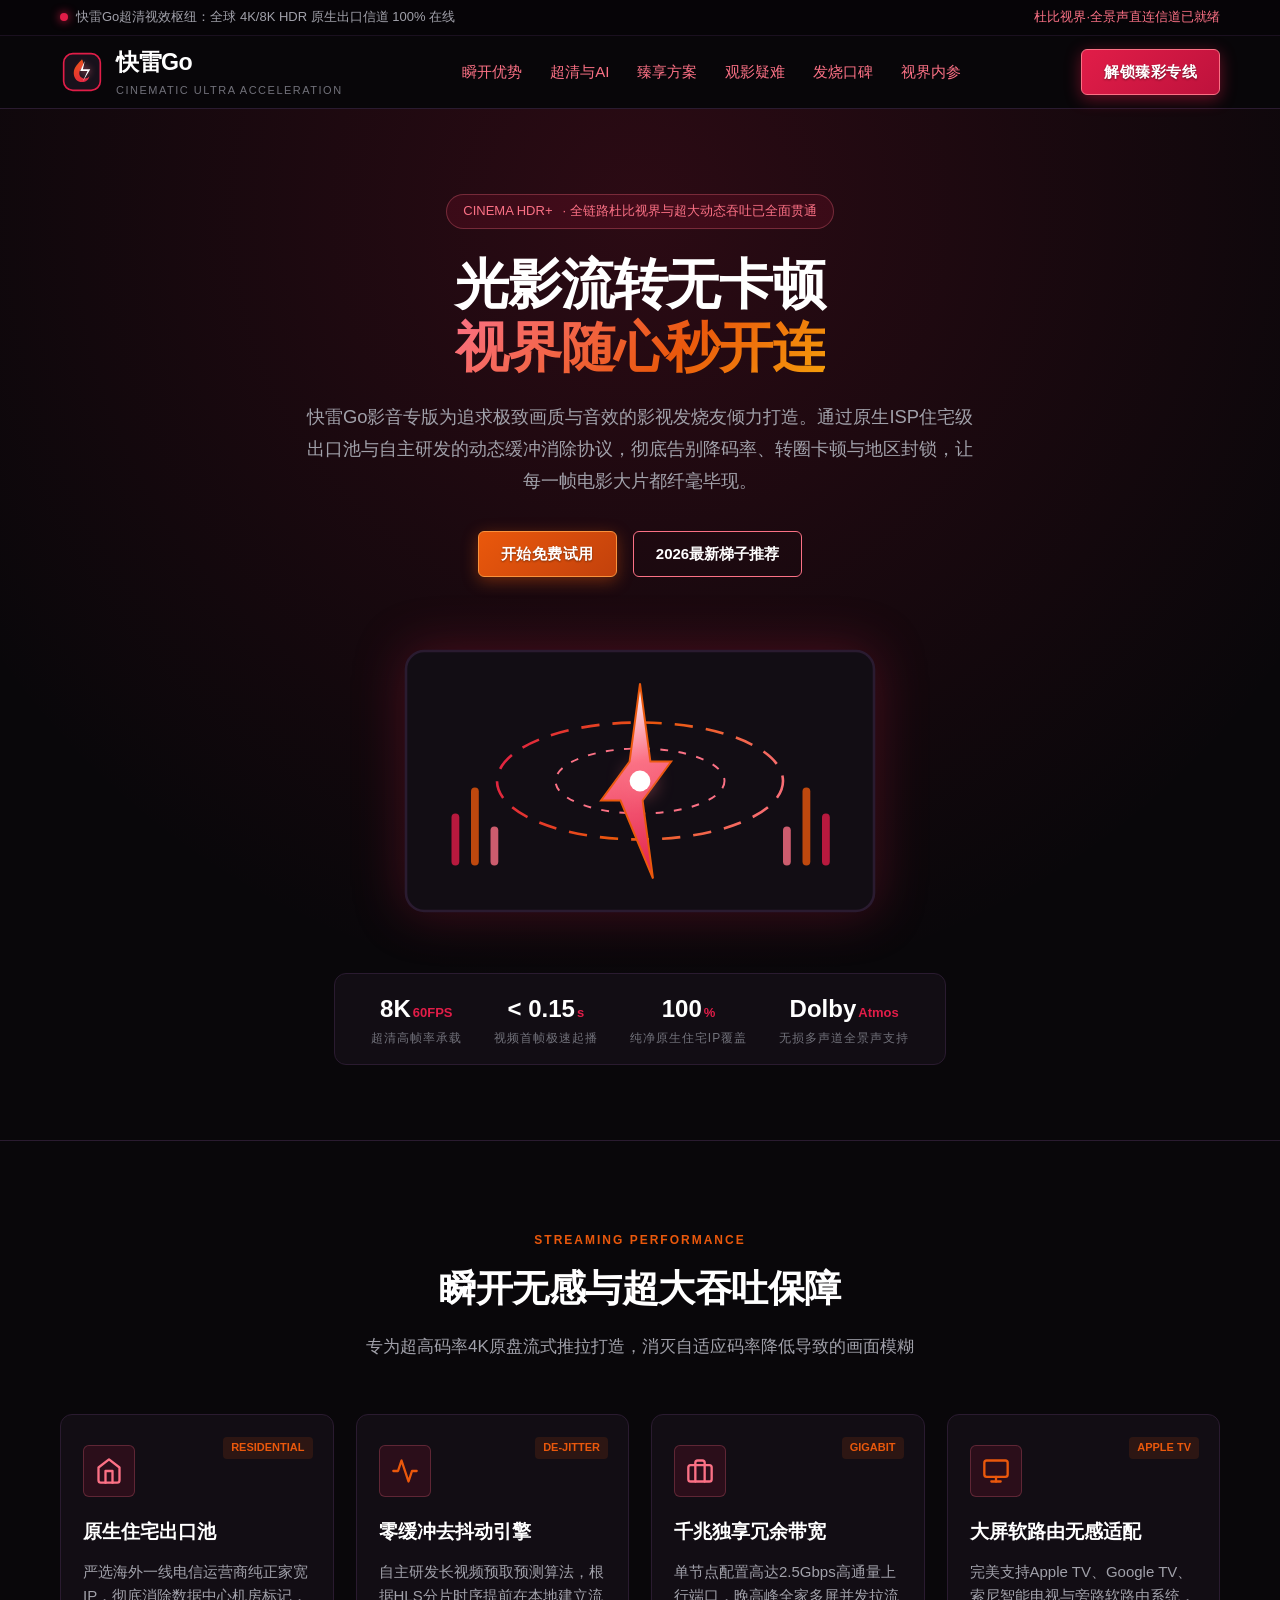
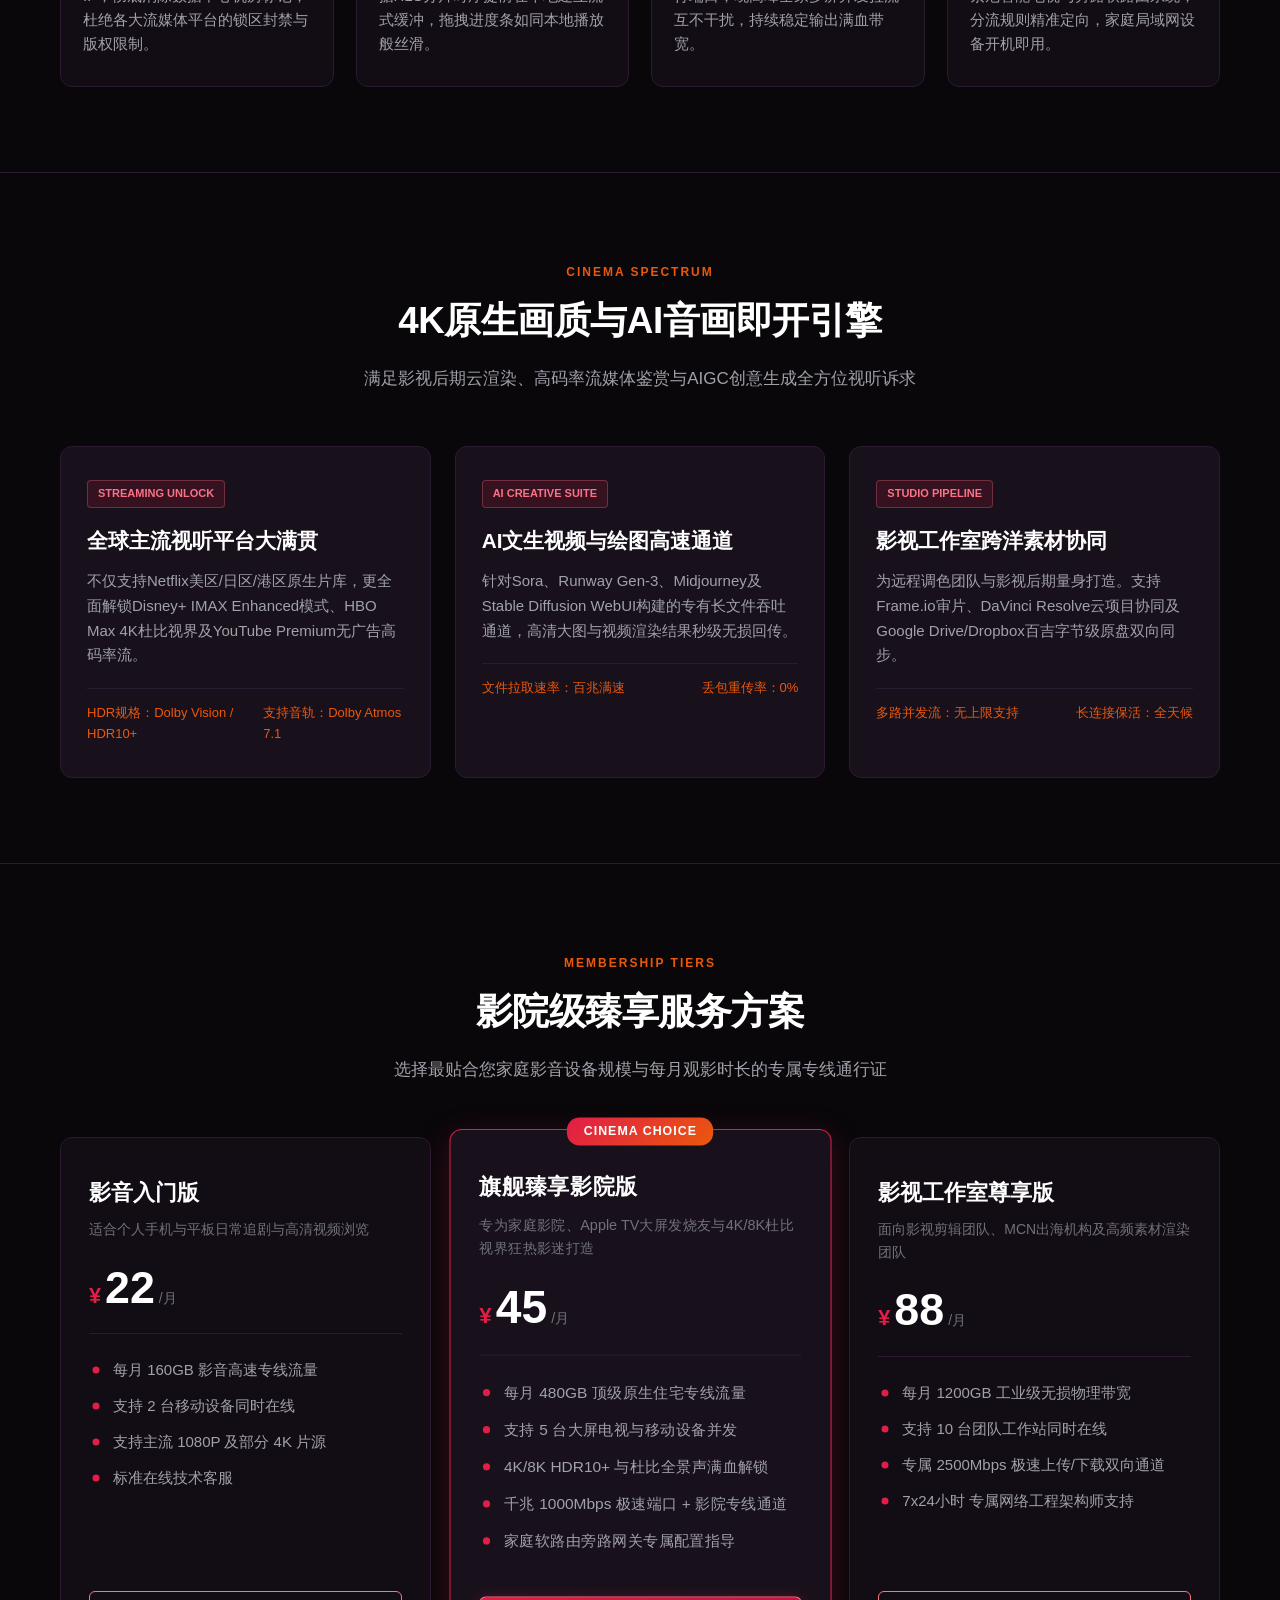
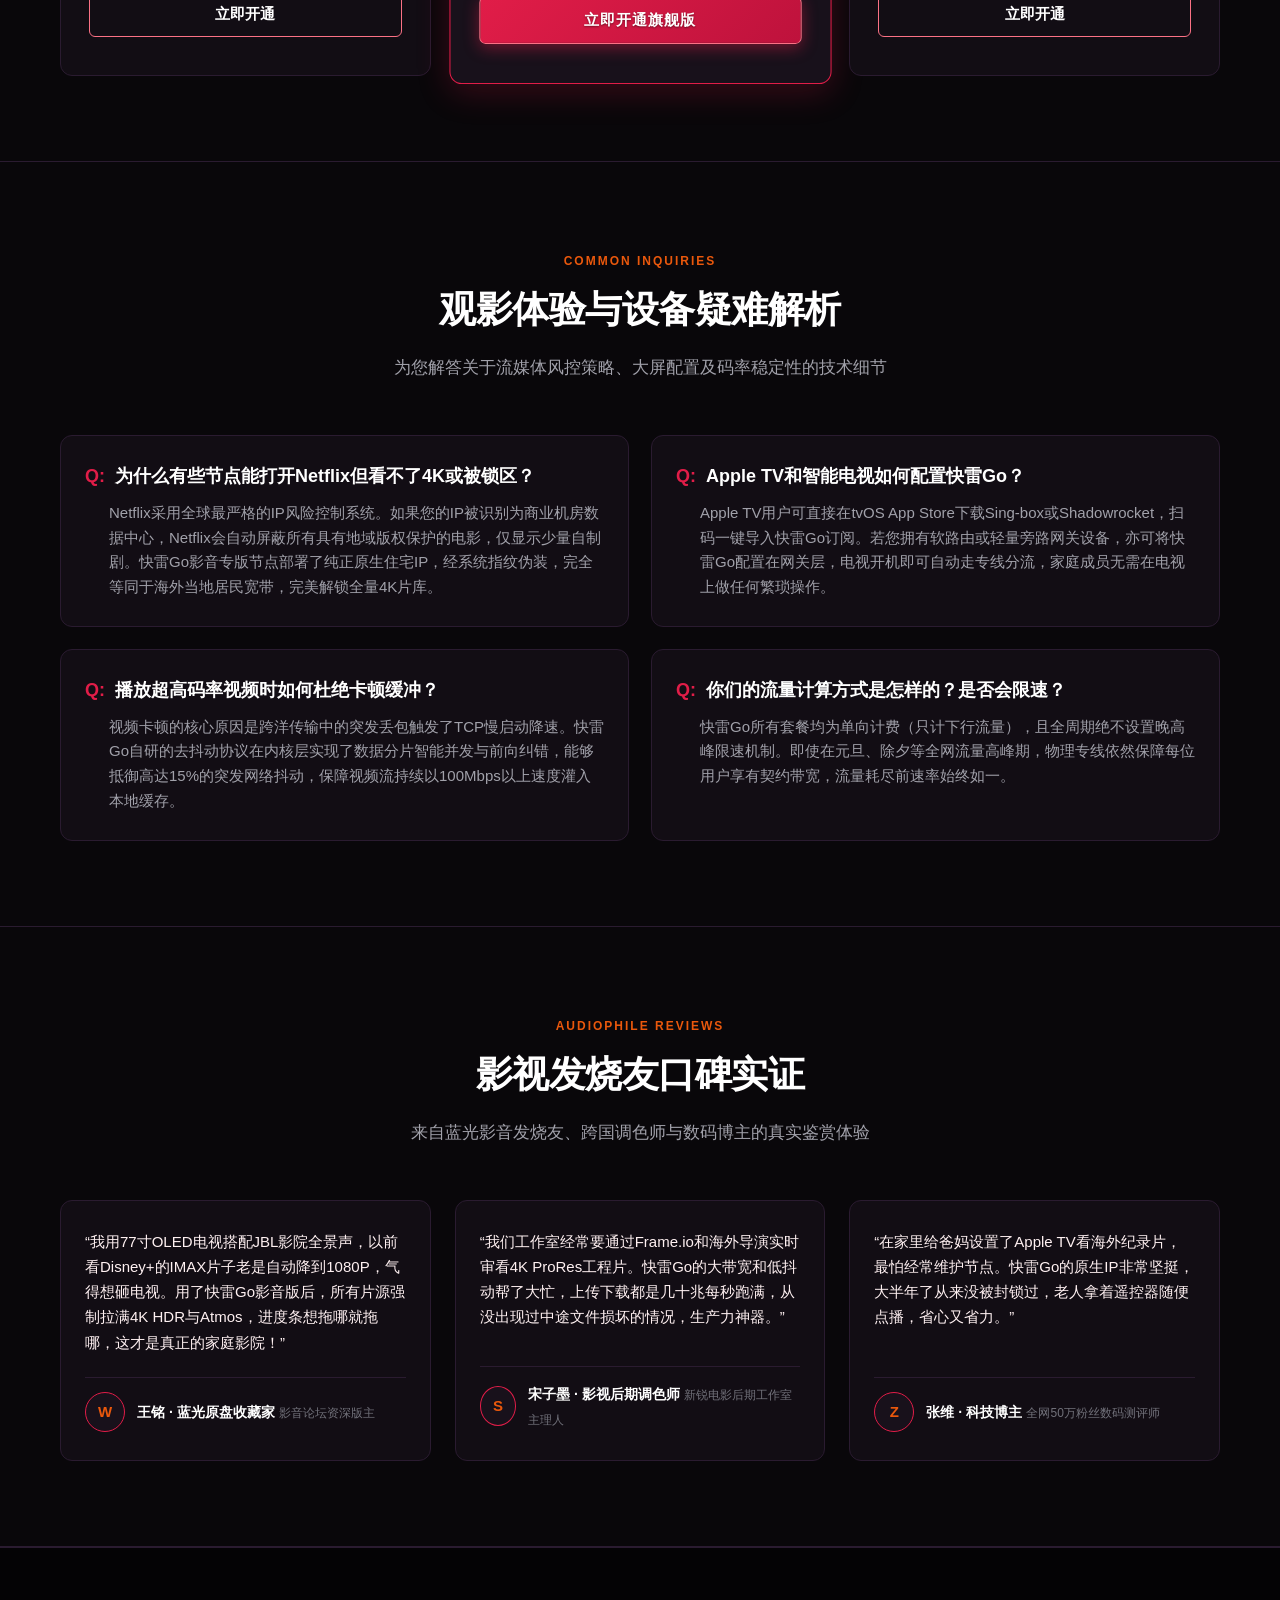
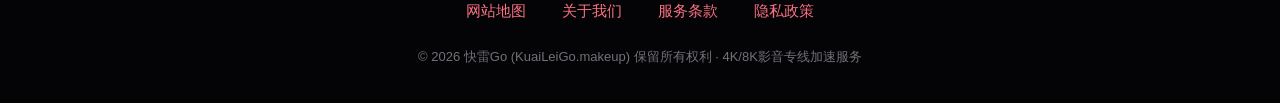
==== index.html @ 79c2ae8e "feat: initial release for kuaileigo.makeup" ====
<!DOCTYPE html>
<html lang="zh-CN">
<head>
  <meta charset="UTF-8">
  <meta name="viewport" content="width=device-width, initial-scale=1.0">
  <title>快雷Go-影音臻彩专版 | 4K杜比视界无损流媒体网络加速器与原生住宅IP机场推荐</title>
  <meta name="description" content="快雷Go影音专版为大屏家庭影院与流媒体发烧友量身打造，专属原生住宅IP池完美解锁Netflix、Disney+与HBO Max全量片库。依托独享大带宽直连专网，实现4K/8K杜比视界高码率原盘极速秒开、零降质无缓冲。发烧级影音网络加速与大屏极速翻墙机场推荐，开机即享影院级视听。">
  <meta name="keywords" content="快雷Go,网络加速,极速秒开,机场推荐,4K流媒体加速,Netflix解锁,Disney+原生IP,杜比视界专线,Apple TV梯子">
  <link rel="canonical" href="https://kuaileigo.makeup/">

  <!-- Open Graph 社交分享元数据 -->
  <meta property="og:type" content="website">
  <meta property="og:site_name" content="快雷Go">
  <meta property="og:title" content="快雷Go-影音臻彩专版 | 4K杜比视界无损流媒体网络加速器与原生住宅IP机场推荐">
  <meta property="og:description" content="快雷Go影音专版为大屏家庭影院与流媒体发烧友量身打造，专属原生住宅IP池完美解锁Netflix、Disney+与HBO Max全量片库。依托独享大带宽直连专网，实现4K/8K杜比视界高码率原盘极速秒开、零降质无缓冲。发烧级影音网络加速与大屏极速翻墙机场推荐，开机即享影院级视听。">
  <meta property="og:url" content="https://kuaileigo.makeup/">
  <meta property="og:image" content="https://kuaileigo.makeup/og-preview.png">
  <meta property="og:locale" content="zh_CN">

  <!-- Twitter Card 社交卡片 -->
  <meta name="twitter:card" content="summary_large_image">
  <meta name="twitter:title" content="快雷Go-影音臻彩专版 | 4K杜比视界无损流媒体网络加速器与原生住宅IP机场推荐">
  <meta name="twitter:description" content="快雷Go影音专版为大屏家庭影院与流媒体发烧友量身打造，专属原生住宅IP池完美解锁Netflix、Disney+与HBO Max全量片库。依托独享大带宽直连专网，实现4K/8K杜比视界高码率原盘极速秒开、零降质无缓冲。发烧级影音网络加速与大屏极速翻墙机场推荐，开机即享影院级视听。">
  <meta name="twitter:image" content="https://kuaileigo.makeup/og-preview.png">

  <!-- Schema.org 结构化数据 (Product 富媒体展现) -->
  <script type="application/ld+json">
  {
    "@context": "https://schema.org/",
    "@type": "Product",
    "name": "快雷Go-影音臻彩专版",
    "image": "https://kuaileigo.makeup/og-preview.png",
    "description": "快雷Go影音专版为海外影视发烧友与内容创作者量身定制，通过原生住宅IP池与光速零缓冲去抖动引擎，实现Netflix、Disney+、YouTube 4K@60FPS及杜比全景声超清秒开。",
    "brand": {
      "@type": "Brand",
      "name": "快雷Go"
    },
    "category": "4K流媒体与家庭影院网络加速服务",
    "offers": {
      "@type": "AggregateOffer",
      "url": "https://ww012.twilightaff.com/#/?code=A56DH1Af",
      "priceCurrency": "USD",
      "lowPrice": "4.99",
      "highPrice": "29.99",
      "offerCount": "3",
      "availability": "https://schema.org/InStock"
    },
    "aggregateRating": {
      "@type": "AggregateRating",
      "ratingValue": "4.9",
      "reviewCount": "1560",
      "bestRating": "5",
      "worstRating": "1"
    }
  }
  </script>

  <link rel="stylesheet" href="style.css">
</head>
<body>

  <!-- 影院顶部状态通告条 -->
  <div class="cinema-topbar">
    <div class="cinema-container cinema-topbar-flex">
      <div class="cinema-stream-pill">
        <span class="cinema-live-beacon"></span>
        <span>快雷Go超清视效枢纽：全球 4K/8K HDR 原生出口信道 100% 在线</span>
      </div>
      <div class="cinema-topbar-meta">
        <span>杜比视界·全景声直连信道已就绪</span>
      </div>
    </div>
  </div>

  <!-- 影院主导航栏 -->
  <header class="cinema-header">
    <div class="cinema-container cinema-nav-wrap">
      <a href="index.html" class="cinema-logo" aria-label="快雷Go影音专版首页">
        <!-- 快雷Go 烈焰雷光雕刻徽标 (火焰与双重闪电雕版) -->
        <svg class="cinema-logo-svg" viewBox="0 0 48 48" fill="none" xmlns="http://www.w3.org/2000/svg">
          <rect x="4" y="4" width="40" height="40" rx="10" fill="#18111b" stroke="#e11d48" stroke-width="1.8"/>
          <!-- 烈焰外形与雷弧 -->
          <path d="M24 10C24 10 27 15 25 18C23 21 21 22 21 25C21 28.5 23.5 31 27 31C29 31 31 30 32 28.5C31.5 32.5 28 35 24 35C19 35 15 31 15 25C15 18.5 20.5 14 24 10Z" fill="url(#cinema-flame-grad)"/>
          <path d="M27 12L22 23H30L25 34L33 21H25L27 12Z" fill="#ffffff" filter="drop-shadow(0 0 4px #fb7185)"/>
          <defs>
            <linearGradient id="cinema-flame-grad" x1="15" y1="10" x2="32" y2="35" gradientUnits="userSpaceOnUse">
              <stop stop-color="#ea580c"/>
              <stop offset="1" stop-color="#e11d48"/>
            </linearGradient>
          </defs>
        </svg>
        <div class="cinema-logo-text">
          <span class="cinema-logo-brand">快雷Go</span>
          <span class="cinema-logo-sub">CINEMATIC ULTRA ACCELERATION</span>
        </div>
      </a>

      <!-- 纯CSS原生汉堡切换器 -->
      <input type="checkbox" id="cinema-toggle" class="cinema-nav-toggle" aria-label="展开导航菜单">
      <label for="cinema-toggle" class="cinema-hamburger" aria-label="切换主菜单">
        <span></span>
        <span></span>
        <span></span>
      </label>

      <nav class="cinema-nav-menu">
        <a href="#advantages" class="cinema-nav-link" onclick="document.getElementById('cinema-toggle').checked=false">瞬开优势</a>
        <a href="#streaming-matrix" class="cinema-nav-link" onclick="document.getElementById('cinema-toggle').checked=false">超清与AI</a>
        <a href="#pricing" class="cinema-nav-link" onclick="document.getElementById('cinema-toggle').checked=false">臻享方案</a>
        <a href="#faq" class="cinema-nav-link" onclick="document.getElementById('cinema-toggle').checked=false">观影疑难</a>
        <a href="#reviews" class="cinema-nav-link" onclick="document.getElementById('cinema-toggle').checked=false">发烧口碑</a>
        <a href="cinema-feed.html" class="cinema-nav-link">视界内参</a>
        <label for="cinema-toggle" class="cinema-menu-close-btn">✕ 收起导航菜单</label>
      </nav>

      <div class="cinema-nav-actions">
        <a href="https://ww012.twilightaff.com/#/?code=A56DH1Af" target="_blank" rel="nofollow" class="btn-cinema btn-cinema-crimson">解锁臻彩专线</a>
      </div>
    </div>
    <!-- 移动端专属横向滑动导航条：保证在手机视口下导航菜单始终醒目可见、永不缺失 -->
    <nav class="cinema-mobile-subnav" aria-label="移动端影音快速导航">
      <div class="cinema-container cinema-mobile-subnav-scroll">
        <a href="#advantages" class="cinema-subnav-pill">瞬开优势</a>
        <a href="#streaming-matrix" class="cinema-subnav-pill">超清与AI</a>
        <a href="#pricing" class="cinema-subnav-pill">臻享方案</a>
        <a href="#faq" class="cinema-subnav-pill">观影疑难</a>
        <a href="#reviews" class="cinema-subnav-pill">发烧口碑</a>
        <a href="cinema-feed.html" class="cinema-subnav-pill">视界内参</a>
      </div>
    </nav>
  </header>

  <!-- 主体内容 -->
  <main>
    <!-- Hero 区域：电影巨幕海报居中 -->
    <section class="cinema-hero">
      <div class="cinema-container">
        <div class="cinema-hero-badge">
          <span>CINEMA HDR+</span>
          <span>· 全链路杜比视界与超大动态吞吐已全面贯通</span>
        </div>
        <h1 class="cinema-hero-title">
          光影流转无卡顿<br>
          <span class="cinema-title-gradient">视界随心秒开连</span>
        </h1>
        <p class="cinema-hero-desc">
          快雷Go影音专版为追求极致画质与音效的影视发烧友倾力打造。通过原生ISP住宅级出口池与自主研发的动态缓冲消除协议，彻底告别降码率、转圈卡顿与地区封锁，让每一帧电影大片都纤毫毕现。
        </p>
        <div class="cinema-hero-actions">
          <a href="https://ww012.twilightaff.com/#/?code=A56DH1Af" target="_blank" rel="nofollow" class="btn-cinema btn-cinema-flame btn-cinema-lg">开始免费试用</a>
          <a href="https://tizilab.net/paihang/" target="_blank" class="btn-cinema btn-cinema-outline btn-cinema-lg">2026最新梯子推荐</a>
        </div>

        <!-- 居中棱镜频谱舞台 (纯SVG矢量动效) -->
        <div class="cinema-prism-stage">
          <svg class="cinema-prism-svg" viewBox="0 0 400 240" fill="none" xmlns="http://www.w3.org/2000/svg">
            <!-- 影院巨幕框架 -->
            <rect x="20" y="20" width="360" height="200" rx="14" fill="#120d14" stroke="#2a1b30" stroke-width="2"/>
            
            <!-- 动态棱镜光谱光芒旋转 -->
            <g class="cinema-spectrum-spin">
              <ellipse cx="200" cy="120" rx="110" ry="45" stroke="url(#cinema-prism-grad)" stroke-width="2" stroke-dasharray="14 10"/>
              <ellipse cx="200" cy="120" rx="65" ry="25" stroke="#fb7185" stroke-width="1.5" stroke-dasharray="6 8"/>
            </g>

            <!-- 中心烈焰雷霆光柱 -->
            <path d="M200 45L208 105H224L202 135L210 195L185 135H170L192 105L200 45Z" fill="url(#cinema-bolt-grad)" stroke="#ea580c" stroke-width="1.5"/>
            <circle cx="200" cy="120" r="8" fill="#ffffff" filter="drop-shadow(0 0 8px #fb7185)"/>

            <!-- 音视频声道频谱柱 (纯矢量) -->
            <rect x="55" y="145" width="6" height="40" rx="3" fill="#e11d48" opacity="0.8"/>
            <rect x="70" y="125" width="6" height="60" rx="3" fill="#ea580c" opacity="0.8"/>
            <rect x="85" y="155" width="6" height="30" rx="3" fill="#fb7185" opacity="0.8"/>
            <rect x="310" y="155" width="6" height="30" rx="3" fill="#fb7185" opacity="0.8"/>
            <rect x="325" y="125" width="6" height="60" rx="3" fill="#ea580c" opacity="0.8"/>
            <rect x="340" y="145" width="6" height="40" rx="3" fill="#e11d48" opacity="0.8"/>

            <defs>
              <linearGradient id="cinema-prism-grad" x1="90" y1="75" x2="310" y2="165" gradientUnits="userSpaceOnUse">
                <stop stop-color="#e11d48"/>
                <stop offset="0.5" stop-color="#ea580c"/>
                <stop offset="1" stop-color="#fb7185"/>
              </linearGradient>
              <linearGradient id="cinema-bolt-grad" x1="185" y1="45" x2="224" y2="195" gradientUnits="userSpaceOnUse">
                <stop stop-color="#ffffff"/>
                <stop offset="0.4" stop-color="#fb7185"/>
                <stop offset="1" stop-color="#e11d48"/>
              </linearGradient>
            </defs>
          </svg>
        </div>

        <!-- 影院音画指标条 -->
        <div class="cinema-spec-strip">
          <div class="cinema-spec-item">
            <span class="cinema-spec-num">8K<span>60FPS</span></span>
            <span class="cinema-spec-label">超清高帧率承载</span>
          </div>
          <div class="cinema-spec-item">
            <span class="cinema-spec-num">&lt; 0.15<span>s</span></span>
            <span class="cinema-spec-label">视频首帧极速起播</span>
          </div>
          <div class="cinema-spec-item">
            <span class="cinema-spec-num">100<span>%</span></span>
            <span class="cinema-spec-label">纯净原生住宅IP覆盖</span>
          </div>
          <div class="cinema-spec-item">
            <span class="cinema-spec-num">Dolby<span>Atmos</span></span>
            <span class="cinema-spec-label">无损多声道全景声支持</span>
          </div>
        </div>
      </div>
    </section>

    <!-- 核心优势 (4列黑曜石卡片) -->
    <section id="advantages" class="cinema-section">
      <div class="cinema-container">
        <div class="cinema-section-header">
          <span class="cinema-section-tag">STREAMING PERFORMANCE</span>
          <h2 class="cinema-section-title">瞬开无感与超大吞吐保障</h2>
          <p class="cinema-section-subtitle">专为超高码率4K原盘流式推拉打造，消灭自适应码率降低导致的画面模糊</p>
        </div>

        <div class="cinema-grid-4">
          <!-- 卡片 1 -->
          <div class="cinema-card-obsidian">
            <span class="cinema-card-badge">RESIDENTIAL</span>
            <div class="cinema-icon-box">
              <!-- 定制SVG：原生住宅IP池 -->
              <svg width="28" height="28" viewBox="0 0 24 24" fill="none" stroke="#fb7185" stroke-width="2" stroke-linecap="round" stroke-linejoin="round">
                <path d="M3 9l9-7 9 7v11a2 2 0 0 1-2 2H5a2 2 0 0 1-2-2z"/>
                <polyline points="9 22 9 12 15 12 15 22"/>
              </svg>
            </div>
            <h3 class="cinema-card-title">原生住宅出口池</h3>
            <p class="cinema-card-desc">严选海外一线电信运营商纯正家宽IP，彻底消除数据中心机房标记，杜绝各大流媒体平台的锁区封禁与版权限制。</p>
          </div>

          <!-- 卡片 2 -->
          <div class="cinema-card-obsidian">
            <span class="cinema-card-badge">DE-JITTER</span>
            <div class="cinema-icon-box">
              <!-- 定制SVG：流光电弧去抖动引擎 -->
              <svg width="28" height="28" viewBox="0 0 24 24" fill="none" stroke="#ea580c" stroke-width="2" stroke-linecap="round" stroke-linejoin="round">
                <polyline points="22 12 18 12 15 21 9 3 6 12 2 12"/>
              </svg>
            </div>
            <h3 class="cinema-card-title">零缓冲去抖动引擎</h3>
            <p class="cinema-card-desc">自主研发长视频预取预测算法，根据HLS分片时序提前在本地建立流式缓冲，拖拽进度条如同本地播放般丝滑。</p>
          </div>

          <!-- 卡片 3 -->
          <div class="cinema-card-obsidian">
            <span class="cinema-card-badge">GIGABIT</span>
            <div class="cinema-icon-box">
              <!-- 定制SVG：超大带宽直通管 -->
              <svg width="28" height="28" viewBox="0 0 24 24" fill="none" stroke="#fb7185" stroke-width="2" stroke-linecap="round" stroke-linejoin="round">
                <rect x="2" y="7" width="20" height="14" rx="2" ry="2"/>
                <path d="M16 21V5a2 2 0 0 0-2-2h-4a2 2 0 0 0-2 2v16"/>
              </svg>
            </div>
            <h3 class="cinema-card-title">千兆独享冗余带宽</h3>
            <p class="cinema-card-desc">单节点配置高达2.5Gbps高通量上行端口，晚高峰全家多屏并发拉流互不干扰，持续稳定输出满血带宽。</p>
          </div>

          <!-- 卡片 4 -->
          <div class="cinema-card-obsidian">
            <span class="cinema-card-badge">APPLE TV</span>
            <div class="cinema-icon-box">
              <!-- 定制SVG：家庭影院软路由生态 -->
              <svg width="28" height="28" viewBox="0 0 24 24" fill="none" stroke="#ea580c" stroke-width="2" stroke-linecap="round" stroke-linejoin="round">
                <rect x="2" y="3" width="20" height="14" rx="2"/>
                <line x1="8" y1="21" x2="16" y2="21"/>
                <line x1="12" y1="17" x2="12" y2="21"/>
              </svg>
            </div>
            <h3 class="cinema-card-title">大屏软路由无感适配</h3>
            <p class="cinema-card-desc">完美支持Apple TV、Google TV、索尼智能电视与旁路软路由系统，分流规则精准定向，家庭局域网设备开机即用。</p>
          </div>
        </div>
      </div>
    </section>

    <!-- 影音与AI卡片 (3列画卷卡片) -->
    <section id="streaming-matrix" class="cinema-section">
      <div class="cinema-container">
        <div class="cinema-section-header">
          <span class="cinema-section-tag">CINEMA SPECTRUM</span>
          <h2 class="cinema-section-title">4K原生画质与AI音画即开引擎</h2>
          <p class="cinema-section-subtitle">满足影视后期云渲染、高码率流媒体鉴赏与AIGC创意生成全方位视听诉求</p>
        </div>

        <div class="cinema-grid-3">
          <!-- 影音卡片 1 -->
          <div class="cinema-card-stage">
            <span class="cinema-stage-tag">STREAMING UNLOCK</span>
            <h3 class="cinema-stage-title">全球主流视听平台大满贯</h3>
            <p class="cinema-stage-desc">不仅支持Netflix美区/日区/港区原生片库，更全面解锁Disney+ IMAX Enhanced模式、HBO Max 4K杜比视界及YouTube Premium无广告高码率流。</p>
            <div class="cinema-stage-meta">
              <span>HDR规格：Dolby Vision / HDR10+</span>
              <span>支持音轨：Dolby Atmos 7.1</span>
            </div>
          </div>

          <!-- AI卡片 2 -->
          <div class="cinema-card-stage">
            <span class="cinema-stage-tag">AI CREATIVE SUITE</span>
            <h3 class="cinema-stage-title">AI文生视频与绘图高速通道</h3>
            <p class="cinema-stage-desc">针对Sora、Runway Gen-3、Midjourney及Stable Diffusion WebUI构建的专有长文件吞吐通道，高清大图与视频渲染结果秒级无损回传。</p>
            <div class="cinema-stage-meta">
              <span>文件拉取速率：百兆满速</span>
              <span>丢包重传率：0%</span>
            </div>
          </div>

          <!-- 影音后期卡片 3 -->
          <div class="cinema-card-stage">
            <span class="cinema-stage-tag">STUDIO PIPELINE</span>
            <h3 class="cinema-stage-title">影视工作室跨洋素材协同</h3>
            <p class="cinema-stage-desc">为远程调色团队与影视后期量身打造。支持Frame.io审片、DaVinci Resolve云项目协同及Google Drive/Dropbox百吉字节级原盘双向同步。</p>
            <div class="cinema-stage-meta">
              <span>多路并发流：无上限支持</span>
              <span>长连接保活：全天候</span>
            </div>
          </div>
        </div>
      </div>
    </section>

    <!-- 方案价格表 (3列影音方案) -->
    <section id="pricing" class="cinema-section">
      <div class="cinema-container">
        <div class="cinema-section-header">
          <span class="cinema-section-tag">MEMBERSHIP TIERS</span>
          <h2 class="cinema-section-title">影院级臻享服务方案</h2>
          <p class="cinema-section-subtitle">选择最贴合您家庭影音设备规模与每月观影时长的专属专线通行证</p>
        </div>

        <div class="cinema-grid-3">
          <!-- 标准观影套餐 -->
          <div class="cinema-price-card">
            <h3 class="cinema-price-title">影音入门版</h3>
            <p class="cinema-price-sub">适合个人手机与平板日常追剧与高清视频浏览</p>
            <div class="cinema-cost-wrap">
              <span class="cinema-currency">¥</span>
              <span class="cinema-cost-val">22</span>
              <span class="cinema-period">/月</span>
            </div>
            <ul class="cinema-perks">
              <li class="cinema-perk-item">
                <svg class="cinema-dot-icon" viewBox="0 0 20 20" fill="currentColor"><circle cx="10" cy="10" r="5"/></svg>
                <span>每月 160GB 影音高速专线流量</span>
              </li>
              <li class="cinema-perk-item">
                <svg class="cinema-dot-icon" viewBox="0 0 20 20" fill="currentColor"><circle cx="10" cy="10" r="5"/></svg>
                <span>支持 2 台移动设备同时在线</span>
              </li>
              <li class="cinema-perk-item">
                <svg class="cinema-dot-icon" viewBox="0 0 20 20" fill="currentColor"><circle cx="10" cy="10" r="5"/></svg>
                <span>支持主流 1080P 及部分 4K 片源</span>
              </li>
              <li class="cinema-perk-item">
                <svg class="cinema-dot-icon" viewBox="0 0 20 20" fill="currentColor"><circle cx="10" cy="10" r="5"/></svg>
                <span>标准在线技术客服</span>
              </li>
            </ul>
            <div class="cinema-price-btn-wrap">
              <a href="https://ww012.twilightaff.com/#/?code=A56DH1Af" target="_blank" rel="nofollow" class="btn-cinema btn-cinema-outline">立即开通</a>
            </div>
          </div>

          <!-- 旗舰发烧套餐 (热门推荐) -->
          <div class="cinema-price-card cinema-price-featured">
            <span class="cinema-featured-flag">CINEMA CHOICE</span>
            <h3 class="cinema-price-title">旗舰臻享影院版</h3>
            <p class="cinema-price-sub">专为家庭影院、Apple TV大屏发烧友与4K/8K杜比视界狂热影迷打造</p>
            <div class="cinema-cost-wrap">
              <span class="cinema-currency">¥</span>
              <span class="cinema-cost-val">45</span>
              <span class="cinema-period">/月</span>
            </div>
            <ul class="cinema-perks">
              <li class="cinema-perk-item">
                <svg class="cinema-dot-icon" viewBox="0 0 20 20" fill="currentColor"><circle cx="10" cy="10" r="5"/></svg>
                <span>每月 480GB 顶级原生住宅专线流量</span>
              </li>
              <li class="cinema-perk-item">
                <svg class="cinema-dot-icon" viewBox="0 0 20 20" fill="currentColor"><circle cx="10" cy="10" r="5"/></svg>
                <span>支持 5 台大屏电视与移动设备并发</span>
              </li>
              <li class="cinema-perk-item">
                <svg class="cinema-dot-icon" viewBox="0 0 20 20" fill="currentColor"><circle cx="10" cy="10" r="5"/></svg>
                <span>4K/8K HDR10+ 与杜比全景声满血解锁</span>
              </li>
              <li class="cinema-perk-item">
                <svg class="cinema-dot-icon" viewBox="0 0 20 20" fill="currentColor"><circle cx="10" cy="10" r="5"/></svg>
                <span>千兆 1000Mbps 极速端口 + 影院专线通道</span>
              </li>
              <li class="cinema-perk-item">
                <svg class="cinema-dot-icon" viewBox="0 0 20 20" fill="currentColor"><circle cx="10" cy="10" r="5"/></svg>
                <span>家庭软路由旁路网关专属配置指导</span>
              </li>
            </ul>
            <div class="cinema-price-btn-wrap">
              <a href="https://ww012.twilightaff.com/#/?code=A56DH1Af" target="_blank" rel="nofollow" class="btn-cinema btn-cinema-crimson">立即开通旗舰版</a>
            </div>
          </div>

          <!-- 创作工作室版 -->
          <div class="cinema-price-card">
            <h3 class="cinema-price-title">影视工作室尊享版</h3>
            <p class="cinema-price-sub">面向影视剪辑团队、MCN出海机构及高频素材渲染团队</p>
            <div class="cinema-cost-wrap">
              <span class="cinema-currency">¥</span>
              <span class="cinema-cost-val">88</span>
              <span class="cinema-period">/月</span>
            </div>
            <ul class="cinema-perks">
              <li class="cinema-perk-item">
                <svg class="cinema-dot-icon" viewBox="0 0 20 20" fill="currentColor"><circle cx="10" cy="10" r="5"/></svg>
                <span>每月 1200GB 工业级无损物理带宽</span>
              </li>
              <li class="cinema-perk-item">
                <svg class="cinema-dot-icon" viewBox="0 0 20 20" fill="currentColor"><circle cx="10" cy="10" r="5"/></svg>
                <span>支持 10 台团队工作站同时在线</span>
              </li>
              <li class="cinema-perk-item">
                <svg class="cinema-dot-icon" viewBox="0 0 20 20" fill="currentColor"><circle cx="10" cy="10" r="5"/></svg>
                <span>专属 2500Mbps 极速上传/下载双向通道</span>
              </li>
              <li class="cinema-perk-item">
                <svg class="cinema-dot-icon" viewBox="0 0 20 20" fill="currentColor"><circle cx="10" cy="10" r="5"/></svg>
                <span>7x24小时 专属网络工程架构师支持</span>
              </li>
            </ul>
            <div class="cinema-price-btn-wrap">
              <a href="https://ww012.twilightaff.com/#/?code=A56DH1Af" target="_blank" rel="nofollow" class="btn-cinema btn-cinema-outline">立即开通</a>
            </div>
          </div>
        </div>
      </div>
    </section>

    <!-- FAQ 疑难解答 (4项精选) -->
    <section id="faq" class="cinema-section">
      <div class="cinema-container">
        <div class="cinema-section-header">
          <span class="cinema-section-tag">COMMON INQUIRIES</span>
          <h2 class="cinema-section-title">观影体验与设备疑难解析</h2>
          <p class="cinema-section-subtitle">为您解答关于流媒体风控策略、大屏配置及码率稳定性的技术细节</p>
        </div>

        <div class="cinema-faq-grid">
          <div class="cinema-faq-box">
            <h3 class="cinema-faq-question"><span class="cinema-faq-prefix">Q:</span> 为什么有些节点能打开Netflix但看不了4K或被锁区？</h3>
            <p class="cinema-faq-answer">Netflix采用全球最严格的IP风险控制系统。如果您的IP被识别为商业机房数据中心，Netflix会自动屏蔽所有具有地域版权保护的电影，仅显示少量自制剧。快雷Go影音专版节点部署了纯正原生住宅IP，经系统指纹伪装，完全等同于海外当地居民宽带，完美解锁全量4K片库。</p>
          </div>

          <div class="cinema-faq-box">
            <h3 class="cinema-faq-question"><span class="cinema-faq-prefix">Q:</span> Apple TV和智能电视如何配置快雷Go？</h3>
            <p class="cinema-faq-answer">Apple TV用户可直接在tvOS App Store下载Sing-box或Shadowrocket，扫码一键导入快雷Go订阅。若您拥有软路由或轻量旁路网关设备，亦可将快雷Go配置在网关层，电视开机即可自动走专线分流，家庭成员无需在电视上做任何繁琐操作。</p>
          </div>

          <div class="cinema-faq-box">
            <h3 class="cinema-faq-question"><span class="cinema-faq-prefix">Q:</span> 播放超高码率视频时如何杜绝卡顿缓冲？</h3>
            <p class="cinema-faq-answer">视频卡顿的核心原因是跨洋传输中的突发丢包触发了TCP慢启动降速。快雷Go自研的去抖动协议在内核层实现了数据分片智能并发与前向纠错，能够抵御高达15%的突发网络抖动，保障视频流持续以100Mbps以上速度灌入本地缓存。</p>
          </div>

          <div class="cinema-faq-box">
            <h3 class="cinema-faq-question"><span class="cinema-faq-prefix">Q:</span> 你们的流量计算方式是怎样的？是否会限速？</h3>
            <p class="cinema-faq-answer">快雷Go所有套餐均为单向计费（只计下行流量），且全周期绝不设置晚高峰限速机制。即使在元旦、除夕等全网流量高峰期，物理专线依然保障每位用户享有契约带宽，流量耗尽前速率始终如一。</p>
          </div>
        </div>
      </div>
    </section>

    <!-- 影迷口碑反馈 (3位影视达人) -->
    <section id="reviews" class="cinema-section">
      <div class="cinema-container">
        <div class="cinema-section-header">
          <span class="cinema-section-tag">AUDIOPHILE REVIEWS</span>
          <h2 class="cinema-section-title">影视发烧友口碑实证</h2>
          <p class="cinema-section-subtitle">来自蓝光影音发烧友、跨国调色师与数码博主的真实鉴赏体验</p>
        </div>

        <div class="cinema-grid-3">
          <div class="cinema-review-item">
            <p class="cinema-review-text">“我用77寸OLED电视搭配JBL影院全景声，以前看Disney+的IMAX片子老是自动降到1080P，气得想砸电视。用了快雷Go影音版后，所有片源强制拉满4K HDR与Atmos，进度条想拖哪就拖哪，这才是真正的家庭影院！”</p>
            <div class="cinema-review-user">
              <div class="cinema-user-avatar">W</div>
              <div>
                <span class="cinema-user-name">王铭 · 蓝光原盘收藏家</span>
                <span class="cinema-user-tag">影音论坛资深版主</span>
              </div>
            </div>
          </div>

          <div class="cinema-review-item">
            <p class="cinema-review-text">“我们工作室经常要通过Frame.io和海外导演实时审看4K ProRes工程片。快雷Go的大带宽和低抖动帮了大忙，上传下载都是几十兆每秒跑满，从没出现过中途文件损坏的情况，生产力神器。”</p>
            <div class="cinema-review-user">
              <div class="cinema-user-avatar">S</div>
              <div>
                <span class="cinema-user-name">宋子墨 · 影视后期调色师</span>
                <span class="cinema-user-tag">新锐电影后期工作室主理人</span>
              </div>
            </div>
          </div>

          <div class="cinema-review-item">
            <p class="cinema-review-text">“在家里给爸妈设置了Apple TV看海外纪录片，最怕经常维护节点。快雷Go的原生IP非常坚挺，大半年了从来没被封锁过，老人拿着遥控器随便点播，省心又省力。”</p>
            <div class="cinema-review-user">
              <div class="cinema-user-avatar">Z</div>
              <div>
                <span class="cinema-user-name">张维 · 科技博主</span>
                <span class="cinema-user-tag">全网50万粉丝数码测评师</span>
              </div>
            </div>
          </div>
        </div>
      </div>
    </section>
  </main>

  <!-- 底部规范 (严格仅保留4个中文标题链接，打开独立子页面) -->
  <footer class="cinema-footer">
    <div class="cinema-container">
      <ul class="cinema-footer-links">
        <li><a href="sitemap.html" class="cinema-footer-link">网站地图</a></li>
        <li><a href="about.html" class="cinema-footer-link">关于我们</a></li>
        <li><a href="terms.html" class="cinema-footer-link">服务条款</a></li>
        <li><a href="privacy.html" class="cinema-footer-link">隐私政策</a></li>
      </ul>
      <div class="cinema-copyright">
        &copy; 2026 快雷Go (KuaiLeiGo.makeup) 保留所有权利 · 4K/8K影音专线加速服务
      </div>
    </div>
  </footer>

</body>
</html>
---- style.css ----
/* ===================================================================
   快雷Go (kuaileigo.makeup) - 影音臻彩专版样式表
   设计语言：臻彩棱镜影音工坊风 (Cinematic Prism / Vivid Spectra)
   特性：巨幕宽屏画卷、深茜红烈焰电光、零第三方依赖、移动端单列自适应
   =================================================================== */

:root {
  --cinema-bg: #09070a;
  --cinema-surface: #120d14;
  --cinema-card: #18111b;
  --cinema-card-hover: #221727;
  --cinema-border: #2a1b30;
  --cinema-border-glow: #e11d48;
  --cinema-crimson: #e11d48;
  --cinema-mandarin: #ea580c;
  --cinema-rose: #fb7185;
  --cinema-gold: #f59e0b;
  --text-pure: #fff1f2;
  --text-muted: #a1a1aa;
  --text-dim: #71717a;
  --radius-sm: 6px;
  --radius-md: 12px;
  --radius-lg: 18px;
  --max-w: 1200px;
  --font-stack: -apple-system, BlinkMacSystemFont, "Segoe UI", Roboto, "PingFang SC", "Hiragino Sans GB", "Microsoft YaHei", sans-serif;
}

*, *::before, *::after {
  box-sizing: border-box;
  margin: 0;
  padding: 0;
}

html {
  scroll-behavior: smooth;
  font-size: 16px;
  background-color: var(--cinema-bg);
}

body {
  font-family: var(--font-stack);
  background-color: var(--cinema-bg);
  color: var(--text-pure);
  line-height: 1.6;
  -webkit-font-smoothing: antialiased;
  overflow-x: hidden;
}

a:not(.btn-cinema), a:not(.btn-cinema):visited {
  color: var(--cinema-rose);
  text-decoration: none;
  transition: color 0.2s ease;
}

a:not(.btn-cinema):hover, a:not(.btn-cinema):focus {
  color: var(--cinema-mandarin);
}

img, svg {
  display: block;
  max-width: 100%;
}

.cinema-container {
  max-width: var(--max-w);
  margin-left: auto;
  margin-right: auto;
  padding-left: 20px;
  padding-right: 20px;
}

/* ================= 影院顶部光通告条 ================= */
.cinema-topbar {
  background: #060407;
  border-bottom: 1px solid #1a101f;
  font-size: 0.8125rem;
  color: var(--text-muted);
  padding: 7px 0;
}

.cinema-topbar-flex {
  display: flex;
  align-items: center;
  justify-content: space-between;
  flex-wrap: wrap;
  gap: 8px;
}

.cinema-stream-pill {
  display: inline-flex;
  align-items: center;
  gap: 8px;
}

.cinema-live-beacon {
  width: 8px;
  height: 8px;
  border-radius: 50%;
  background: var(--cinema-crimson);
  box-shadow: 0 0 10px var(--cinema-crimson);
  animation: cinemaBlink 2s infinite ease-in-out;
}

@keyframes cinemaBlink {
  0%, 100% { opacity: 1; transform: scale(1); }
  50% { opacity: 0.3; transform: scale(0.85); }
}

.cinema-topbar-meta {
  color: var(--cinema-rose);
  font-weight: 500;
}

/* ================= 影院主导航栏 ================= */
.cinema-header {
  position: sticky;
  top: 0;
  z-index: 1000;
  background: rgba(9, 7, 10, 0.96);
  border-bottom: 1px solid var(--cinema-border);
  backdrop-filter: blur(10px);
  -webkit-backdrop-filter: blur(10px);
}

.cinema-nav-wrap {
  display: flex;
  align-items: center;
  justify-content: space-between;
  height: 72px;
}

/* Logo 造型：烈焰雷光雕刻徽标 */
.cinema-logo {
  display: inline-flex;
  align-items: center;
  gap: 12px;
}

.cinema-logo-svg {
  width: 44px;
  height: 44px;
  flex-shrink: 0;
}

.cinema-logo-text {
  display: flex;
  flex-direction: column;
}

.cinema-logo-brand {
  font-size: 1.45rem;
  font-weight: 800;
  letter-spacing: -0.5px;
  color: #ffffff;
  display: flex;
  align-items: center;
  gap: 4px;
}

.cinema-logo-brand span {
  color: var(--cinema-crimson);
}

.cinema-logo-sub {
  font-size: 0.6875rem;
  color: var(--text-dim);
  letter-spacing: 1.5px;
  text-transform: uppercase;
}

.cinema-nav-menu {
  display: flex;
  align-items: center;
  gap: 28px;
  list-style: none;
}

.cinema-nav-link {
  font-size: 0.9375rem;
  color: var(--text-muted);
  font-weight: 500;
  transition: color 0.2s ease;
  padding: 6px 0;
}

.cinema-nav-link:hover {
  color: #ffffff;
}

.cinema-nav-actions {
  display: flex;
  align-items: center;
  gap: 14px;
}

/* 按钮规范与文字高清晰度保证 (彻底杜绝 :visited 状态下的低对比度覆盖) */
.btn-cinema,
a.btn-cinema,
a.btn-cinema:link,
a.btn-cinema:visited {
  display: inline-flex;
  align-items: center;
  justify-content: center;
  gap: 8px;
  font-family: var(--font-stack);
  font-size: 0.9375rem;
  font-weight: 700;
  padding: 10px 22px;
  min-height: 44px;
  border-radius: var(--radius-sm);
  border: 1px solid transparent;
  cursor: pointer;
  transition: all 0.2s ease;
  white-space: nowrap;
  text-decoration: none;
  -webkit-font-smoothing: antialiased;
}

.btn-cinema-crimson,
a.btn-cinema-crimson,
a.btn-cinema-crimson:link,
a.btn-cinema-crimson:visited,
a.btn-cinema-crimson:hover,
a.btn-cinema-crimson:focus,
a.btn-cinema-crimson:active {
  background: linear-gradient(135deg, #e11d48 0%, #be123c 100%);
  color: #ffffff !important;
  font-weight: 700;
  letter-spacing: 0.5px;
  border-color: #fb7185;
  text-shadow: 0 1px 2px rgba(0, 0, 0, 0.45);
  box-shadow: 0 4px 16px rgba(225, 29, 72, 0.45);
}

.btn-cinema-crimson:hover,
a.btn-cinema-crimson:hover {
  background: linear-gradient(135deg, #f43f5e 0%, #e11d48 100%);
  color: #ffffff !important;
  box-shadow: 0 6px 22px rgba(225, 29, 72, 0.65);
  transform: translateY(-1px);
}

.btn-cinema-flame,
a.btn-cinema-flame,
a.btn-cinema-flame:link,
a.btn-cinema-flame:visited,
a.btn-cinema-flame:hover,
a.btn-cinema-flame:focus,
a.btn-cinema-flame:active {
  background: linear-gradient(135deg, #ea580c 0%, #c2410c 100%);
  color: #ffffff !important;
  font-weight: 800;
  letter-spacing: 0.5px;
  border-color: #fb923c;
  text-shadow: 0 1px 2px rgba(0, 0, 0, 0.4);
  box-shadow: 0 4px 16px rgba(234, 88, 12, 0.4);
}

.btn-cinema-flame:hover,
a.btn-cinema-flame:hover {
  background: linear-gradient(135deg, #f97316 0%, #ea580c 100%);
  color: #ffffff !important;
  box-shadow: 0 6px 22px rgba(234, 88, 12, 0.6);
  transform: translateY(-1px);
}

.btn-cinema-outline,
a.btn-cinema-outline,
a.btn-cinema-outline:link,
a.btn-cinema-outline:visited {
  background: transparent;
  color: #ffffff !important;
  border-color: #fb7185;
  font-weight: 600;
}

.btn-cinema-outline:hover,
a.btn-cinema-outline:hover {
  background: rgba(225, 29, 72, 0.15);
  border-color: var(--cinema-rose);
  color: #ffffff !important;
}

.btn-cinema-lg {
  padding: 14px 30px;
  font-size: 1.0625rem;
  min-height: 50px;
}

/* 纯CSS原生汉堡切换器 */
.cinema-nav-toggle {
  position: absolute;
  opacity: 0;
  width: 0;
  height: 0;
  pointer-events: none;
}

.cinema-hamburger {
  display: none;
  flex-direction: column;
  justify-content: center;
  align-items: center;
  gap: 5px;
  width: 42px;
  height: 42px;
  cursor: pointer;
  background: rgba(225, 29, 72, 0.08);
  border: 1px solid var(--cinema-border);
  border-radius: 8px;
  padding: 8px;
  transition: all 0.25s ease;
  -webkit-tap-highlight-color: transparent;
  flex-shrink: 0;
}

.cinema-hamburger:hover, .cinema-hamburger:active {
  background: rgba(225, 29, 72, 0.2);
  border-color: var(--cinema-rose);
}

.cinema-hamburger span {
  width: 22px;
  height: 2px;
  background-color: #ffffff;
  border-radius: 2px;
  transition: transform 0.3s ease, opacity 0.3s ease;
  transform-origin: center;
}

.cinema-nav-toggle:checked ~ .cinema-hamburger span:nth-child(1) {
  transform: translateY(7px) rotate(45deg);
}
.cinema-nav-toggle:checked ~ .cinema-hamburger span:nth-child(2) {
  opacity: 0;
}
.cinema-nav-toggle:checked ~ .cinema-hamburger span:nth-child(3) {
  transform: translateY(-7px) rotate(-45deg);
}

.cinema-menu-close-btn {
  display: none;
}

.cinema-mobile-subnav {
  display: none;
}

/* ================= Hero 区域：电影巨幕海报居中 ================= */
.cinema-hero {
  position: relative;
  padding: 85px 0 75px;
  text-align: center;
  border-bottom: 1px solid var(--cinema-border);
  background: radial-gradient(circle at 50% 10%, rgba(225, 29, 72, 0.16) 0%, rgba(9, 7, 10, 0) 70%);
}

.cinema-hero-badge {
  display: inline-flex;
  align-items: center;
  gap: 10px;
  background: rgba(225, 29, 72, 0.12);
  border: 1px solid rgba(251, 113, 133, 0.3);
  padding: 6px 16px;
  border-radius: 20px;
  font-size: 0.8125rem;
  color: var(--cinema-rose);
  margin-bottom: 24px;
}

.cinema-hero-title {
  font-size: 3.4rem;
  font-weight: 800;
  line-height: 1.16;
  letter-spacing: -1.2px;
  color: #ffffff;
  margin-bottom: 22px;
  max-width: 900px;
  margin-left: auto;
  margin-right: auto;
}

.cinema-title-gradient {
  background: linear-gradient(135deg, #fb7185 0%, #ea580c 60%, #f59e0b 100%);
  -webkit-background-clip: text;
  -webkit-text-fill-color: transparent;
}

.cinema-hero-desc {
  font-size: 1.15rem;
  color: var(--text-muted);
  line-height: 1.75;
  margin-bottom: 34px;
  max-width: 680px;
  margin-left: auto;
  margin-right: auto;
}

.cinema-hero-actions {
  display: flex;
  align-items: center;
  justify-content: center;
  flex-wrap: wrap;
  gap: 16px;
  margin-bottom: 48px;
}

/* 居中棱镜频谱舞台 (纯SVG矢量动效) */
.cinema-prism-stage {
  max-width: 520px;
  margin: 0 auto 36px;
}

.cinema-prism-svg {
  width: 100%;
  height: auto;
  filter: drop-shadow(0 0 25px rgba(225, 29, 72, 0.25));
}

.cinema-spectrum-spin {
  transform-origin: 200px 130px;
  animation: cinemaSpectrumShift 14s linear infinite;
}

@keyframes cinemaSpectrumShift {
  from { transform: rotate(0deg); }
  to { transform: rotate(360deg); }
}

/* 影院音画指标条 */
.cinema-spec-strip {
  display: inline-flex;
  align-items: center;
  justify-content: center;
  flex-wrap: wrap;
  gap: 32px;
  padding: 16px 36px;
  background: var(--cinema-surface);
  border: 1px solid var(--cinema-border);
  border-radius: var(--radius-md);
}

.cinema-spec-item {
  display: flex;
  flex-direction: column;
  align-items: center;
}

.cinema-spec-num {
  font-size: 1.5rem;
  font-weight: 800;
  color: #ffffff;
}

.cinema-spec-num span {
  font-size: 0.8125rem;
  color: var(--cinema-crimson);
  margin-left: 2px;
}

.cinema-spec-label {
  font-size: 0.75rem;
  color: var(--text-dim);
  text-transform: uppercase;
  letter-spacing: 1px;
}

/* ================= 公共区块头部 ================= */
.cinema-section {
  padding: 85px 0;
  border-bottom: 1px solid var(--cinema-border);
}

.cinema-section-header {
  text-align: center;
  max-width: 760px;
  margin: 0 auto 54px;
}

.cinema-section-tag {
  display: inline-block;
  font-size: 0.75rem;
  font-weight: 700;
  color: var(--cinema-mandarin);
  letter-spacing: 2px;
  text-transform: uppercase;
  margin-bottom: 10px;
}

.cinema-section-title {
  font-size: 2.3rem;
  font-weight: 800;
  color: #ffffff;
  letter-spacing: -0.5px;
  margin-bottom: 14px;
}

.cinema-section-subtitle {
  font-size: 1.0625rem;
  color: var(--text-muted);
}

/* ================= 核心优势 (4列黑曜石卡片) ================= */
.cinema-grid-4 {
  display: grid;
  grid-template-columns: repeat(4, 1fr);
  gap: 22px;
}

.cinema-card-obsidian {
  background: var(--cinema-surface);
  border: 1px solid var(--cinema-border);
  border-radius: var(--radius-md);
  padding: 30px 22px;
  position: relative;
  transition: all 0.25s ease;
}

.cinema-card-obsidian:hover {
  background: var(--cinema-card-hover);
  border-color: var(--cinema-crimson);
  transform: translateY(-4px);
  box-shadow: 0 12px 28px rgba(225, 29, 72, 0.15);
}

.cinema-icon-box {
  width: 52px;
  height: 52px;
  background: rgba(225, 29, 72, 0.12);
  border: 1px solid rgba(251, 113, 133, 0.25);
  border-radius: var(--radius-sm);
  display: flex;
  align-items: center;
  justify-content: center;
  margin-bottom: 20px;
}

.cinema-card-badge {
  position: absolute;
  top: 22px;
  right: 20px;
  font-size: 0.6875rem;
  font-weight: 800;
  color: var(--cinema-mandarin);
  background: rgba(234, 88, 12, 0.12);
  padding: 2px 8px;
  border-radius: 4px;
}

.cinema-card-title {
  font-size: 1.2rem;
  font-weight: 700;
  color: #ffffff;
  margin-bottom: 12px;
}

.cinema-card-desc {
  font-size: 0.9375rem;
  color: var(--text-muted);
  line-height: 1.6;
}

/* ================= 影音与AI卡片 (3列画卷卡片) ================= */
.cinema-grid-3 {
  display: grid;
  grid-template-columns: repeat(3, 1fr);
  gap: 24px;
}

.cinema-card-stage {
  background: var(--cinema-card);
  border: 1px solid var(--cinema-border);
  border-radius: var(--radius-md);
  padding: 32px 26px;
  transition: all 0.25s ease;
  position: relative;
}

.cinema-card-stage:hover {
  border-color: var(--cinema-rose);
  transform: translateY(-3px);
  box-shadow: 0 10px 25px rgba(234, 88, 12, 0.15);
}

.cinema-stage-tag {
  display: inline-block;
  font-size: 0.6875rem;
  font-weight: 800;
  padding: 4px 10px;
  background: rgba(225, 29, 72, 0.15);
  color: var(--cinema-rose);
  border: 1px solid rgba(251, 113, 133, 0.3);
  border-radius: 4px;
  margin-bottom: 16px;
}

.cinema-stage-title {
  font-size: 1.3rem;
  font-weight: 700;
  color: #ffffff;
  margin-bottom: 12px;
}

.cinema-stage-desc {
  font-size: 0.9375rem;
  color: var(--text-muted);
  line-height: 1.65;
  margin-bottom: 20px;
}

.cinema-stage-meta {
  border-top: 1px solid var(--cinema-border);
  padding-top: 14px;
  display: flex;
  align-items: center;
  justify-content: space-between;
  font-size: 0.8125rem;
  color: var(--cinema-mandarin);
}

/* ================= 方案价格表 (3列影音方案) ================= */
.cinema-price-card {
  background: var(--cinema-surface);
  border: 1px solid var(--cinema-border);
  border-radius: var(--radius-md);
  padding: 38px 28px;
  position: relative;
  transition: all 0.25s ease;
  display: flex;
  flex-direction: column;
}

.cinema-price-featured {
  background: var(--cinema-card);
  border-color: var(--cinema-crimson);
  box-shadow: 0 8px 32px rgba(225, 29, 72, 0.22);
  transform: scale(1.03);
}

.cinema-featured-flag {
  position: absolute;
  top: -12px;
  left: 50%;
  transform: translateX(-50%);
  background: linear-gradient(135deg, #e11d48 0%, #ea580c 100%);
  color: #ffffff;
  font-size: 0.75rem;
  font-weight: 800;
  padding: 4px 16px;
  border-radius: 12px;
  letter-spacing: 1px;
}

.cinema-price-title {
  font-size: 1.35rem;
  font-weight: 700;
  color: #ffffff;
  margin-bottom: 8px;
}

.cinema-price-sub {
  font-size: 0.875rem;
  color: var(--text-dim);
  margin-bottom: 24px;
}

.cinema-cost-wrap {
  display: flex;
  align-items: baseline;
  gap: 4px;
  margin-bottom: 24px;
  padding-bottom: 20px;
  border-bottom: 1px solid var(--cinema-border);
}

.cinema-currency {
  font-size: 1.35rem;
  font-weight: 700;
  color: var(--cinema-crimson);
}

.cinema-cost-val {
  font-size: 2.8rem;
  font-weight: 800;
  color: #ffffff;
  line-height: 1;
}

.cinema-period {
  font-size: 0.875rem;
  color: var(--text-dim);
}

.cinema-perks {
  list-style: none;
  margin-bottom: 30px;
  flex-grow: 1;
}

.cinema-perk-item {
  display: flex;
  align-items: center;
  gap: 10px;
  font-size: 0.9375rem;
  color: var(--text-muted);
  margin-bottom: 12px;
}

.cinema-dot-icon {
  width: 14px;
  height: 14px;
  color: var(--cinema-crimson);
  flex-shrink: 0;
}

.cinema-price-btn-wrap {
  margin-top: auto;
}

.cinema-price-btn-wrap .btn-cinema {
  width: 100%;
}

/* ================= FAQ 疑难解答 (2列) ================= */
.cinema-faq-grid {
  display: grid;
  grid-template-columns: repeat(2, 1fr);
  gap: 22px;
}

.cinema-faq-box {
  background: var(--cinema-surface);
  border: 1px solid var(--cinema-border);
  border-radius: var(--radius-md);
  padding: 26px 24px;
}

.cinema-faq-question {
  font-size: 1.125rem;
  font-weight: 700;
  color: #ffffff;
  margin-bottom: 10px;
  display: flex;
  align-items: flex-start;
  gap: 10px;
}

.cinema-faq-prefix {
  color: var(--cinema-crimson);
  font-weight: 800;
}

.cinema-faq-answer {
  font-size: 0.9375rem;
  color: var(--text-muted);
  line-height: 1.65;
  padding-left: 24px;
}

/* ================= 影迷与创作者口碑 (3列) ================= */
.cinema-review-item {
  background: var(--cinema-surface);
  border: 1px solid var(--cinema-border);
  border-radius: var(--radius-md);
  padding: 28px 24px;
  display: flex;
  flex-direction: column;
  justify-content: space-between;
}

.cinema-review-text {
  font-size: 0.9375rem;
  color: var(--text-pure);
  line-height: 1.68;
  margin-bottom: 22px;
}

.cinema-review-user {
  display: flex;
  align-items: center;
  gap: 12px;
  border-top: 1px solid var(--cinema-border);
  padding-top: 14px;
}

.cinema-user-avatar {
  width: 40px;
  height: 40px;
  border-radius: 50%;
  background: var(--cinema-card);
  border: 1px solid var(--cinema-crimson);
  display: flex;
  align-items: center;
  justify-content: center;
  font-weight: 700;
  font-size: 0.9375rem;
  color: var(--cinema-mandarin);
}

.cinema-user-name {
  font-size: 0.875rem;
  font-weight: 700;
  color: #ffffff;
}

.cinema-user-tag {
  font-size: 0.75rem;
  color: var(--text-dim);
}

/* ================= 底部规范 (严格仅4个中文标题链接) ================= */
.cinema-footer {
  background: #040305;
  border-top: 1px solid var(--cinema-border);
  padding: 50px 0 35px;
  text-align: center;
}

.cinema-footer-links {
  display: flex;
  align-items: center;
  justify-content: center;
  gap: 36px;
  list-style: none;
  margin-bottom: 24px;
  flex-wrap: wrap;
}

.cinema-footer-link {
  font-size: 0.9375rem;
  color: var(--text-muted);
  font-weight: 500;
  transition: color 0.2s ease;
}

.cinema-footer-link:hover {
  color: var(--cinema-rose);
}

.cinema-copyright {
  font-size: 0.8125rem;
  color: var(--text-dim);
}

/* ================= 独立子页面通用内容样式 ================= */
.cinema-page-header {
  padding: 60px 0 40px;
  border-bottom: 1px solid var(--cinema-border);
  background: radial-gradient(circle at 50% 0%, rgba(225, 29, 72, 0.15) 0%, rgba(9, 7, 10, 0) 70%);
  text-align: center;
}

.cinema-page-title {
  font-size: 2.5rem;
  font-weight: 800;
  color: #ffffff;
  margin-bottom: 12px;
}

.cinema-breadcrumb {
  font-size: 0.875rem;
  color: var(--text-dim);
}

.cinema-breadcrumb a {
  color: var(--cinema-rose);
}

.cinema-page-content {
  padding: 60px 0 80px;
  max-width: 860px;
  margin: 0 auto;
}

.cinema-article-box {
  background: var(--cinema-surface);
  border: 1px solid var(--cinema-border);
  border-radius: var(--radius-md);
  padding: 40px 36px;
  line-height: 1.8;
}

.cinema-article-box h2 {
  font-size: 1.55rem;
  font-weight: 700;
  color: #ffffff;
  margin: 32px 0 16px;
  padding-bottom: 8px;
  border-bottom: 1px solid var(--cinema-border);
}

.cinema-article-box h2:first-child {
  margin-top: 0;
}

.cinema-article-box h3 {
  font-size: 1.2rem;
  font-weight: 600;
  color: var(--cinema-rose);
  margin: 24px 0 12px;
}

.cinema-article-box p {
  font-size: 1rem;
  color: var(--text-muted);
  margin-bottom: 18px;
}

.cinema-article-box a, .cinema-article-box a:visited {
  color: #fb7185;
  font-weight: 600;
  text-decoration: underline;
  text-underline-offset: 4px;
  text-decoration-color: rgba(251, 113, 133, 0.4);
  transition: color 0.2s ease, text-decoration-color 0.2s ease;
}

.cinema-article-box a:hover, .cinema-article-box a:focus {
  color: #ea580c;
  text-decoration-color: #ea580c;
}

.cinema-article-box ul, .cinema-article-box ol {
  margin-bottom: 20px;
  padding-left: 24px;
  color: var(--text-muted);
}

.cinema-article-box li {
  margin-bottom: 8px;
}

.cinema-sitemap-grid {
  display: grid;
  grid-template-columns: repeat(2, 1fr);
  gap: 24px;
  margin-top: 24px;
}

.cinema-sitemap-card {
  background: var(--cinema-card);
  border: 1px solid var(--cinema-border);
  border-radius: var(--radius-sm);
  padding: 22px;
}

.cinema-sitemap-card h3 {
  color: var(--cinema-mandarin);
  margin-top: 0;
  margin-bottom: 14px;
  font-size: 1.1rem;
}

.cinema-sitemap-links {
  list-style: none;
  padding: 0;
}

.cinema-sitemap-links li {
  margin-bottom: 10px;
}

.cinema-sitemap-links a {
  color: var(--text-muted);
  transition: color 0.2s;
}

.cinema-sitemap-links a:hover {
  color: #ffffff;
}

/* ================= 移动端精准响应式 (@media) ================= */
@media (max-width: 992px) {
  .cinema-nav-wrap {
    position: static;
  }

  .cinema-hamburger {
    display: flex;
  }

  .cinema-nav-menu {
    position: absolute;
    top: 100%;
    left: 0;
    right: 0;
    width: 100%;
    background: rgba(9, 7, 10, 0.98);
    border-bottom: 2px solid var(--cinema-crimson);
    box-shadow: 0 20px 40px rgba(0, 0, 0, 0.85);
    flex-direction: column;
    padding: 16px 20px 24px;
    gap: 8px;
    display: none;
    z-index: 9999;
    max-height: calc(100vh - 80px);
    overflow-y: auto;
    -webkit-overflow-scrolling: touch;
  }

  .cinema-nav-toggle:checked ~ .cinema-nav-menu {
    display: flex;
    animation: cinemaSlideDown 0.25s ease-out forwards;
  }

  @keyframes cinemaSlideDown {
    from {
      opacity: 0;
      transform: translateY(-8px);
    }
    to {
      opacity: 1;
      transform: translateY(0);
    }
  }

  .cinema-nav-link {
    display: flex;
    align-items: center;
    padding: 12px 16px;
    font-size: 0.95rem;
    font-weight: 500;
    color: var(--cinema-text);
    border-radius: 8px;
    background: rgba(255, 255, 255, 0.03);
    border-left: 3px solid transparent;
    transition: all 0.2s ease;
  }

  .cinema-nav-link:hover, .cinema-nav-link:active {
    background: rgba(225, 29, 72, 0.16);
    color: var(--cinema-rose);
    border-left-color: var(--cinema-rose);
    padding-left: 20px;
  }

  .cinema-menu-close-btn {
    display: block;
    text-align: center;
    padding: 10px;
    margin-top: 10px;
    font-size: 0.8125rem;
    color: var(--cinema-muted);
    cursor: pointer;
    border-radius: 8px;
    border-top: 1px solid var(--cinema-border);
  }

  .cinema-menu-close-btn:hover {
    color: #ffffff;
  }

  /* 导航栏全局唯一官方 CTA 按钮：在移动端紧贴汉堡菜单左侧 */
  .cinema-nav-actions {
    display: flex;
    align-items: center;
    margin-left: auto;
    margin-right: 12px;
  }

  .cinema-nav-actions .btn-cinema {
    padding: 7px 14px;
    font-size: 0.8125rem;
    min-height: 36px;
  }

  .cinema-mobile-subnav {
    display: block;
    background: #09070a;
    border-bottom: 1px solid var(--cinema-border);
    overflow: hidden;
  }

  .cinema-mobile-subnav-scroll {
    display: flex;
    align-items: center;
    gap: 8px;
    overflow-x: auto;
    white-space: nowrap;
    padding: 8px 16px;
    scrollbar-width: none;
    -webkit-overflow-scrolling: touch;
  }

  .cinema-mobile-subnav-scroll::-webkit-scrollbar {
    display: none;
  }

  .cinema-subnav-pill {
    display: inline-block;
    padding: 6px 14px;
    font-size: 0.8125rem;
    font-weight: 500;
    color: var(--cinema-muted);
    background: rgba(255, 255, 255, 0.04);
    border: 1px solid var(--cinema-border);
    border-radius: 20px;
    text-decoration: none;
    transition: all 0.2s ease;
    flex-shrink: 0;
  }

  .cinema-subnav-pill:active, .cinema-subnav-pill:hover {
    background: rgba(225, 29, 72, 0.2);
    color: #ffffff;
    border-color: var(--cinema-rose);
  }

  .cinema-hero-title {
    font-size: 2.6rem;
  }

  .cinema-grid-4 {
    grid-template-columns: repeat(2, 1fr);
  }

  .cinema-grid-3 {
    grid-template-columns: repeat(2, 1fr);
  }

  .cinema-price-featured {
    transform: none;
  }
}

@media (max-width: 768px) {

  .cinema-hero-title {
    font-size: 2.15rem;
  }

  .cinema-spec-strip {
    flex-direction: column;
    gap: 16px;
    padding: 16px 20px;
    width: 100%;
  }

  .cinema-grid-4, .cinema-grid-3, .cinema-faq-grid, .cinema-sitemap-grid {
    grid-template-columns: 1fr;
  }

  .cinema-hero-actions {
    flex-direction: column;
    width: 100%;
  }

  .cinema-hero-actions .btn-cinema {
    width: 100%;
  }

  .cinema-footer-links {
    flex-direction: column;
    gap: 16px;
  }

  .cinema-article-box {
    padding: 24px 18px;
  }
}
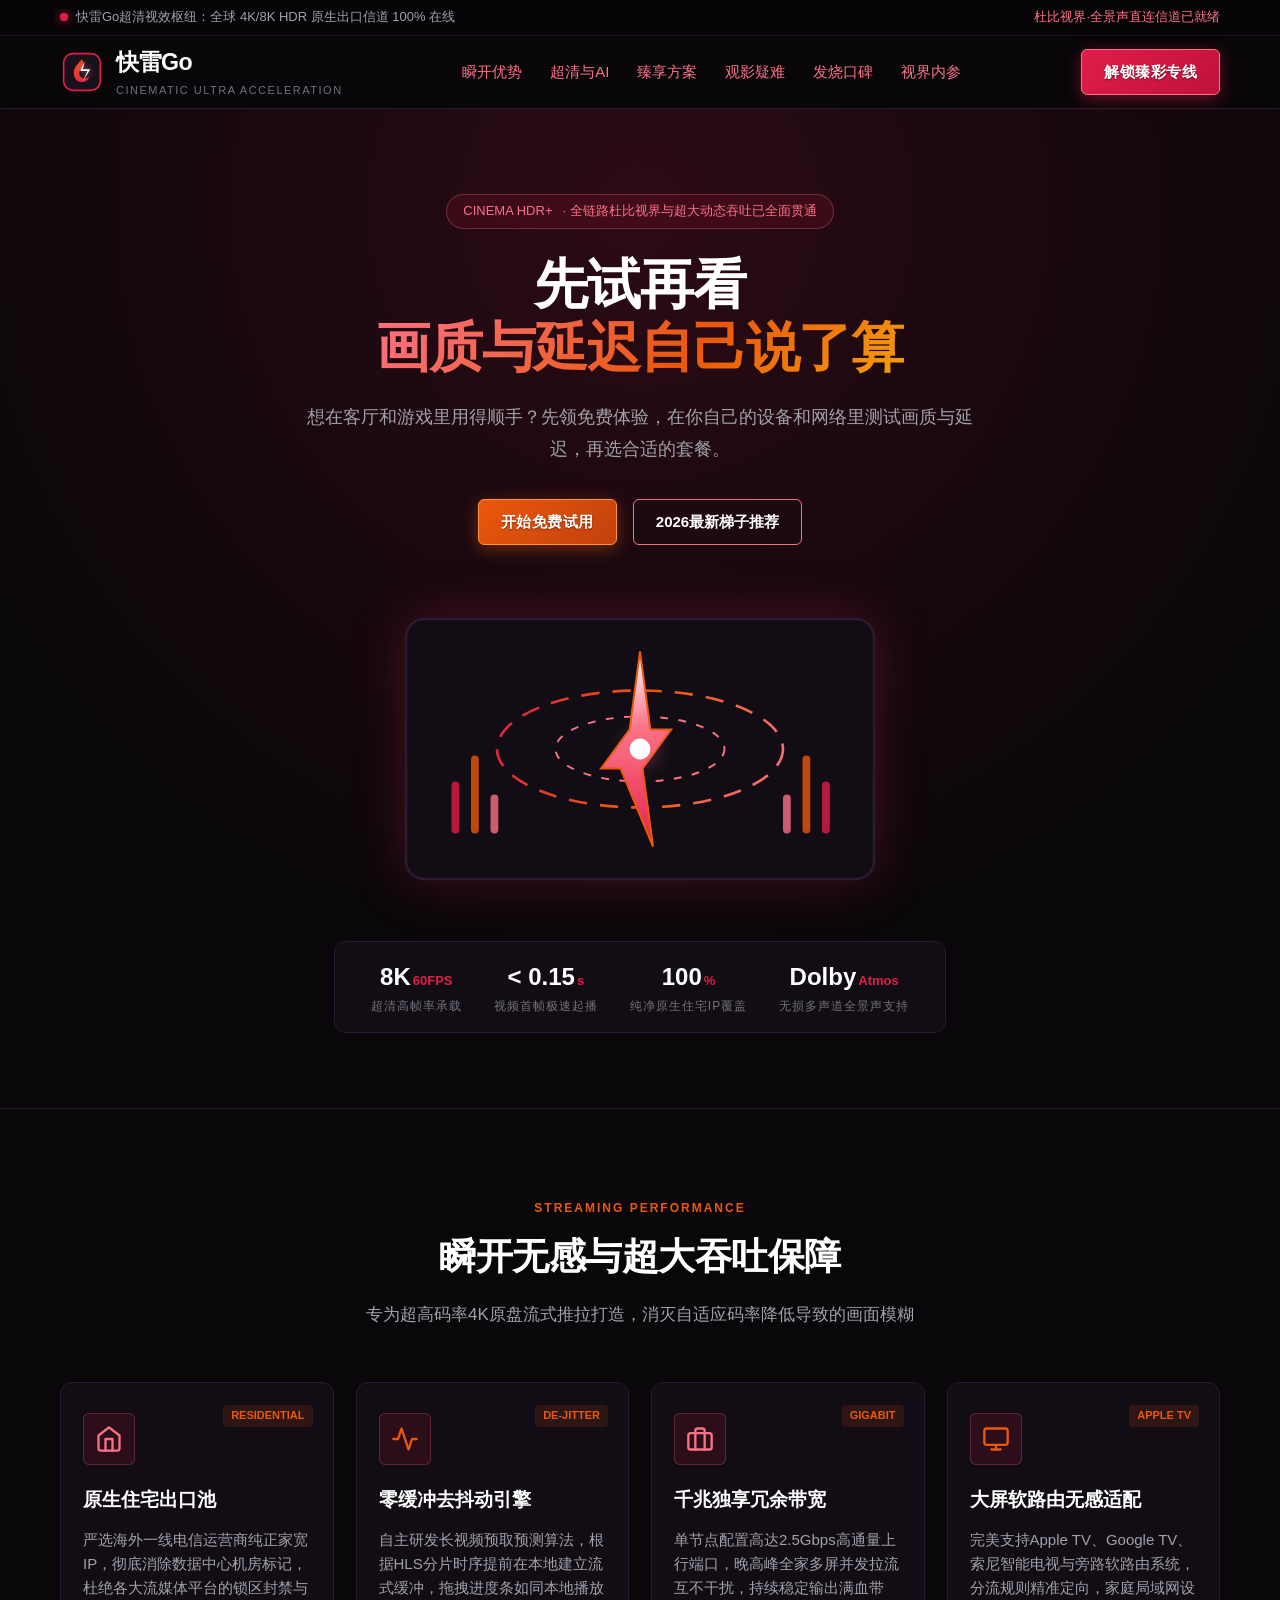
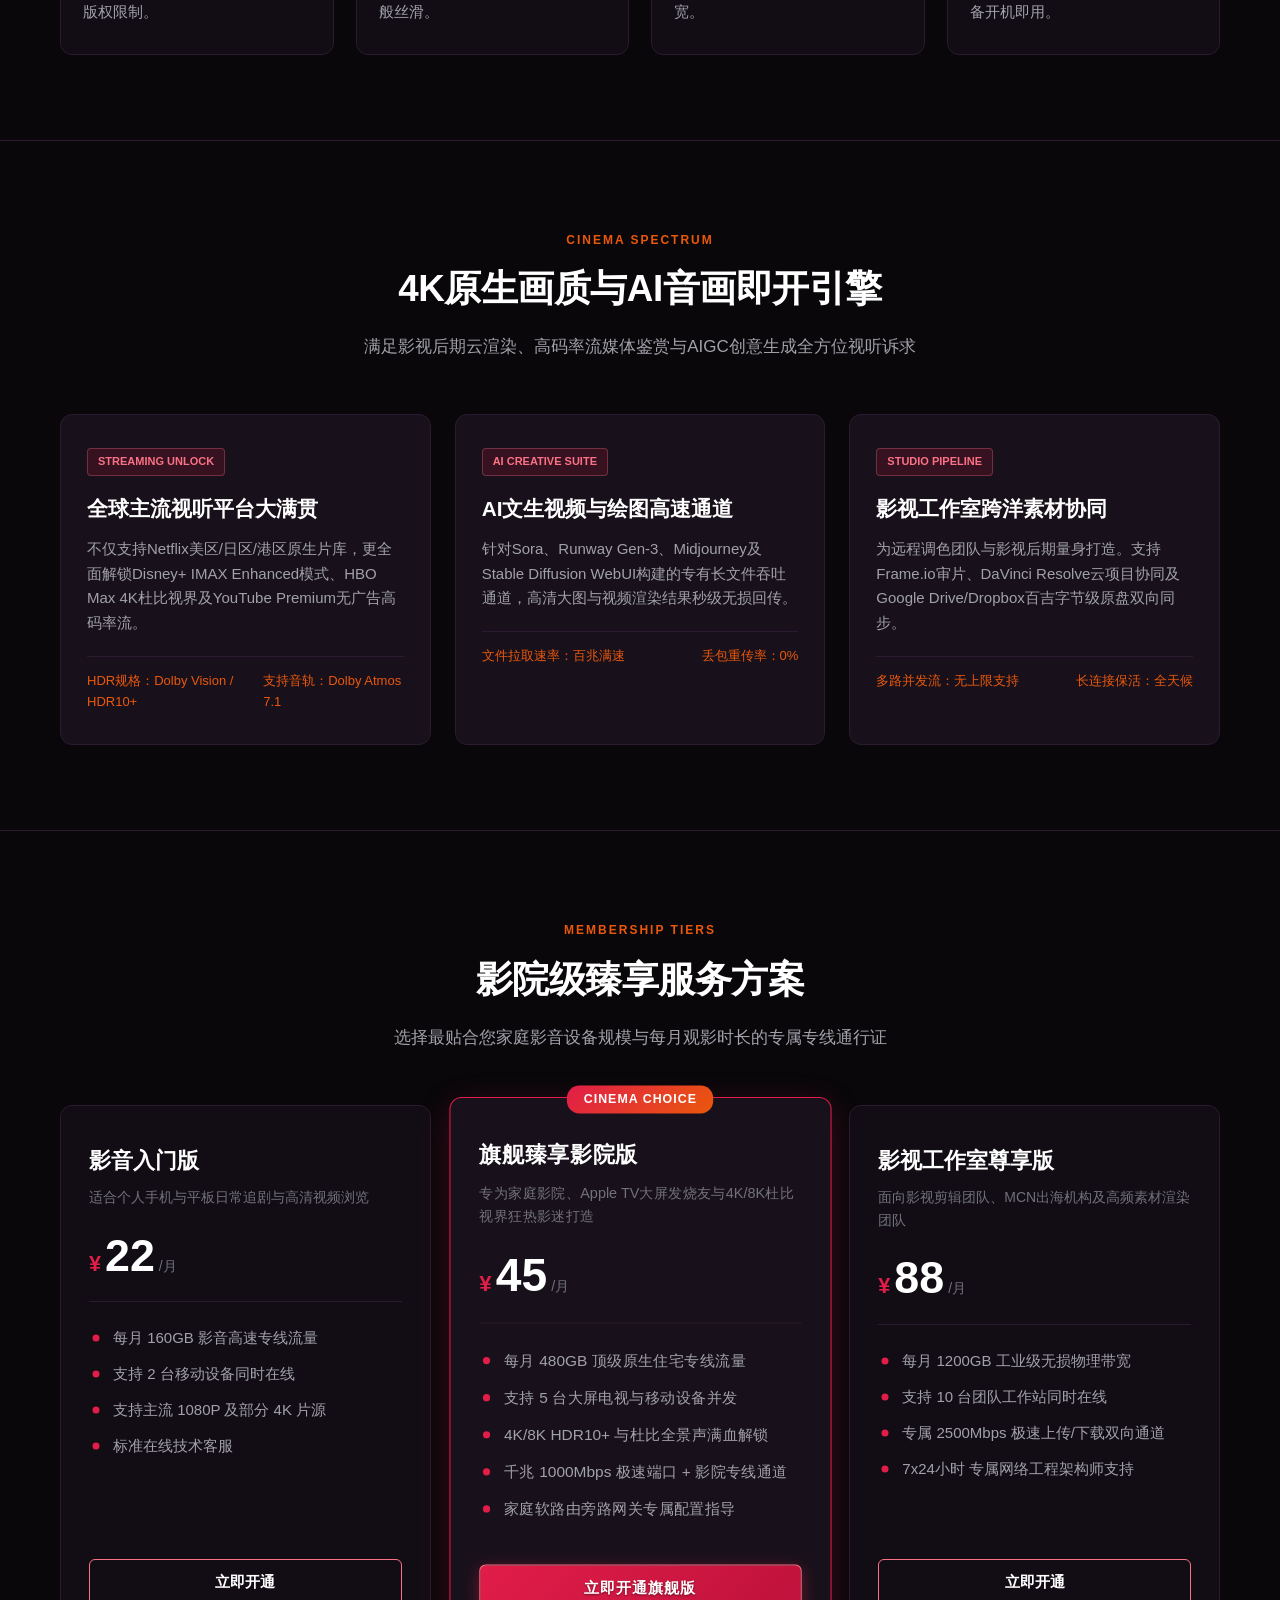
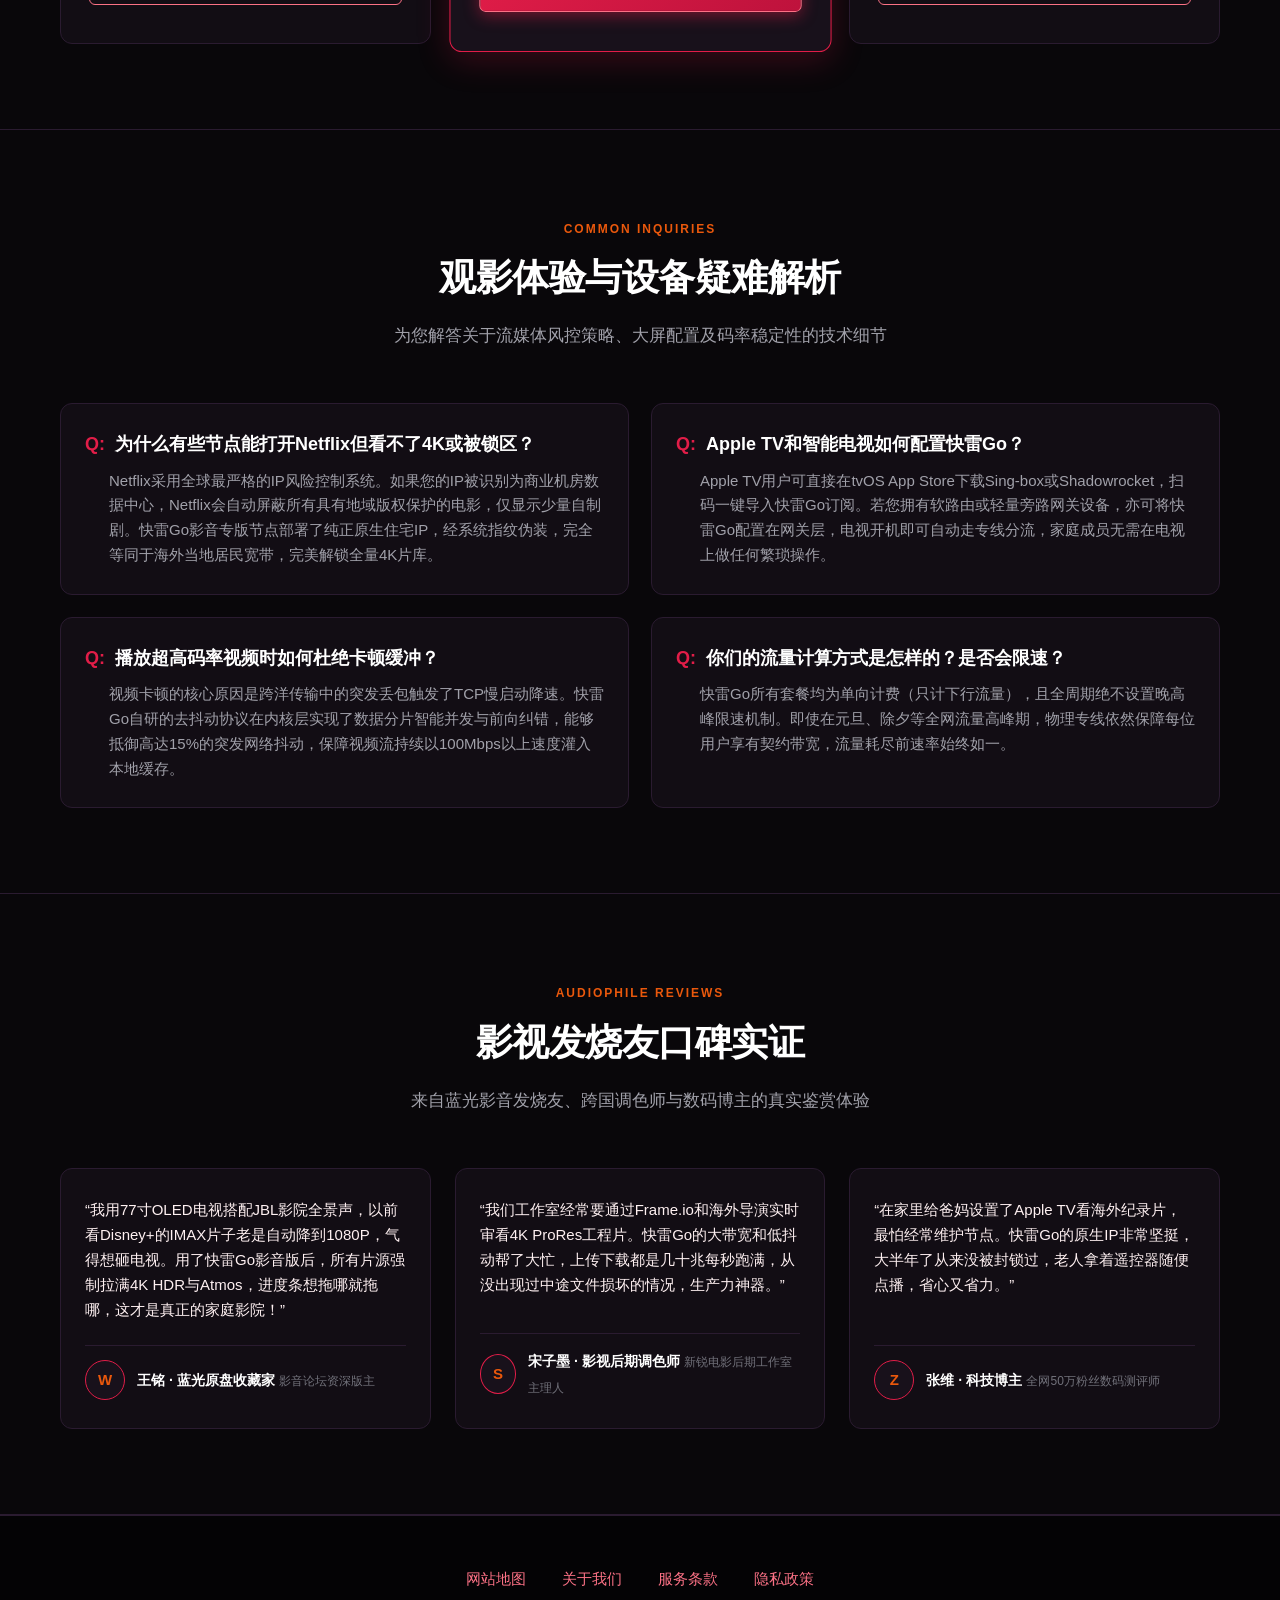
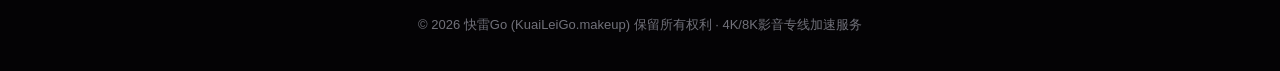
==== commit 51aab5de: "Update blog hyperlinks to dajichang.mom" ====
--- a/index.html
+++ b/index.html
@@ -3,24 +3,24 @@
 <head>
   <meta charset="UTF-8">
   <meta name="viewport" content="width=device-width, initial-scale=1.0">
-  <title>快雷Go-影音臻彩专版 | 4K杜比视界无损流媒体网络加速器与原生住宅IP机场推荐</title>
-  <meta name="description" content="快雷Go影音专版为大屏家庭影院与流媒体发烧友量身打造，专属原生住宅IP池完美解锁Netflix、Disney+与HBO Max全量片库。依托独享大带宽直连专网，实现4K/8K杜比视界高码率原盘极速秒开、零降质无缓冲。发烧级影音网络加速与大屏极速翻墙机场推荐，开机即享影院级视听。">
-  <meta name="keywords" content="快雷Go,网络加速,极速秒开,机场推荐,4K流媒体加速,Netflix解锁,Disney+原生IP,杜比视界专线,Apple TV梯子">
+  <title>快雷Go - 影音、游戏与手游加速 | 免费体验、画质与联网排查指南</title>
+  <meta name="description" content="快雷Go 适合追剧、玩游戏和下载手游。提供免费体验，站内有 Netflix 画质排查、游戏主机联网、语音延迟与杜比设置等影音使用指南。">
+  <meta name="keywords" content="快雷Go, 快雷机场, 机场推荐, 免费体验, Netflix画质, 游戏主机联网, 杜比视界设置, 手游下载">
   <link rel="canonical" href="https://kuaileigo.makeup/">
 
   <!-- Open Graph 社交分享元数据 -->
   <meta property="og:type" content="website">
   <meta property="og:site_name" content="快雷Go">
-  <meta property="og:title" content="快雷Go-影音臻彩专版 | 4K杜比视界无损流媒体网络加速器与原生住宅IP机场推荐">
-  <meta property="og:description" content="快雷Go影音专版为大屏家庭影院与流媒体发烧友量身打造，专属原生住宅IP池完美解锁Netflix、Disney+与HBO Max全量片库。依托独享大带宽直连专网，实现4K/8K杜比视界高码率原盘极速秒开、零降质无缓冲。发烧级影音网络加速与大屏极速翻墙机场推荐，开机即享影院级视听。">
+  <meta property="og:title" content="快雷Go - 影音、游戏与手游加速 | 免费体验、画质与联网排查指南">
+  <meta property="og:description" content="快雷Go 适合追剧、玩游戏和下载手游。提供免费体验，站内有 Netflix 画质排查、游戏主机联网、语音延迟与杜比设置等影音使用指南。">
   <meta property="og:url" content="https://kuaileigo.makeup/">
   <meta property="og:image" content="https://kuaileigo.makeup/og-preview.png">
   <meta property="og:locale" content="zh_CN">
 
   <!-- Twitter Card 社交卡片 -->
   <meta name="twitter:card" content="summary_large_image">
-  <meta name="twitter:title" content="快雷Go-影音臻彩专版 | 4K杜比视界无损流媒体网络加速器与原生住宅IP机场推荐">
-  <meta name="twitter:description" content="快雷Go影音专版为大屏家庭影院与流媒体发烧友量身打造，专属原生住宅IP池完美解锁Netflix、Disney+与HBO Max全量片库。依托独享大带宽直连专网，实现4K/8K杜比视界高码率原盘极速秒开、零降质无缓冲。发烧级影音网络加速与大屏极速翻墙机场推荐，开机即享影院级视听。">
+  <meta name="twitter:title" content="快雷Go - 影音、游戏与手游加速 | 免费体验、画质与联网排查指南">
+  <meta name="twitter:description" content="快雷Go 适合追剧、玩游戏和下载手游。提供免费体验，站内有 Netflix 画质排查、游戏主机联网、语音延迟与杜比设置等影音使用指南。">
   <meta name="twitter:image" content="https://kuaileigo.makeup/og-preview.png">
 
   <!-- Schema.org 结构化数据 (Product 富媒体展现) -->
@@ -139,16 +139,13 @@
           <span>CINEMA HDR+</span>
           <span>· 全链路杜比视界与超大动态吞吐已全面贯通</span>
         </div>
-        <h1 class="cinema-hero-title">
-          光影流转无卡顿<br>
-          <span class="cinema-title-gradient">视界随心秒开连</span>
-        </h1>
-        <p class="cinema-hero-desc">
-          快雷Go影音专版为追求极致画质与音效的影视发烧友倾力打造。通过原生ISP住宅级出口池与自主研发的动态缓冲消除协议，彻底告别降码率、转圈卡顿与地区封锁，让每一帧电影大片都纤毫毕现。
-        </p>
+        <h1 class="cinema-hero-title">先试再看<br>
+ <span class="cinema-title-gradient">画质与延迟自己说了算</span>
+ </h1>
+        <p class="cinema-hero-desc">想在客厅和游戏里用得顺手？先领免费体验，在你自己的设备和网络里测试画质与延迟，再选合适的套餐。</p>
         <div class="cinema-hero-actions">
           <a href="https://ww012.twilightaff.com/#/?code=A56DH1Af" target="_blank" rel="nofollow" class="btn-cinema btn-cinema-flame btn-cinema-lg">开始免费试用</a>
-          <a href="https://tizilab.net/paihang/" target="_blank" class="btn-cinema btn-cinema-outline btn-cinema-lg">2026最新梯子推荐</a>
+          <a href="https://dajichang.mom/" target="_blank" class="btn-cinema btn-cinema-outline btn-cinema-lg">2026最新梯子推荐</a>
         </div>
 
         <!-- 居中棱镜频谱舞台 (纯SVG矢量动效) -->
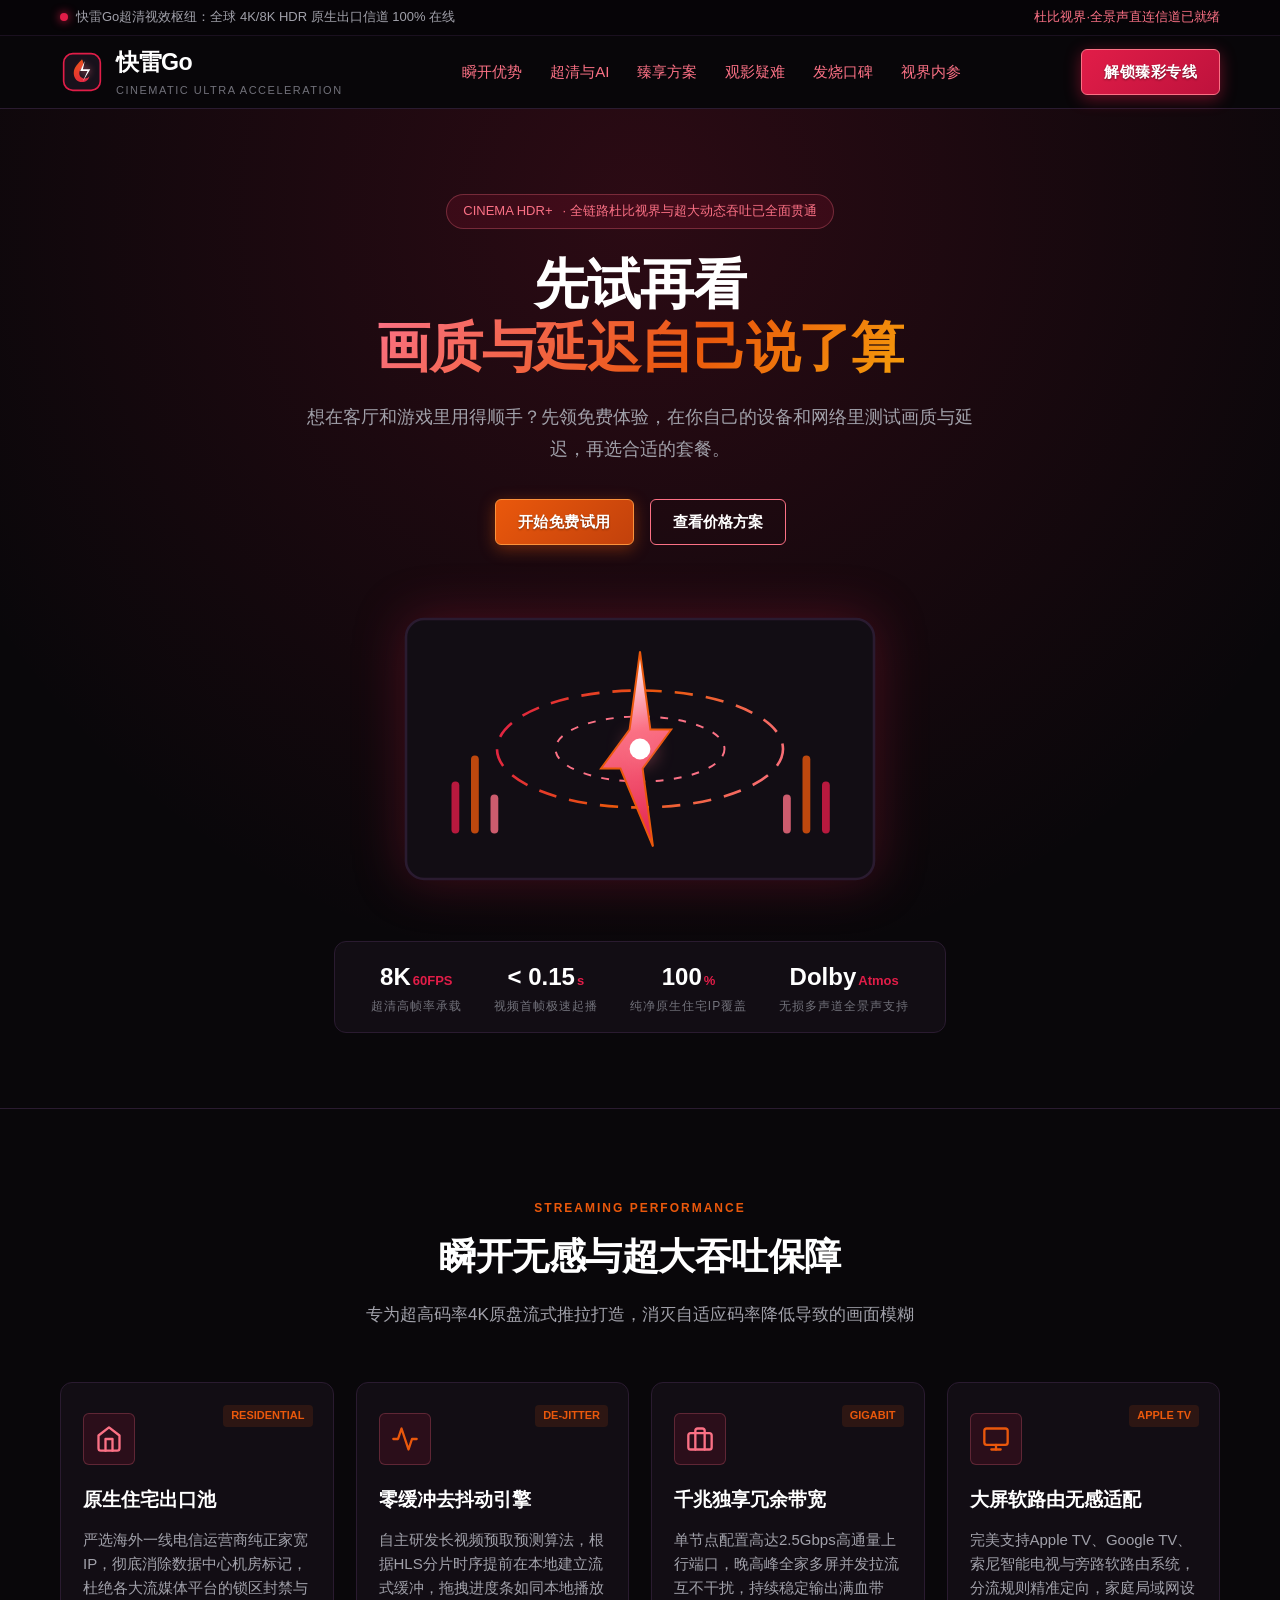
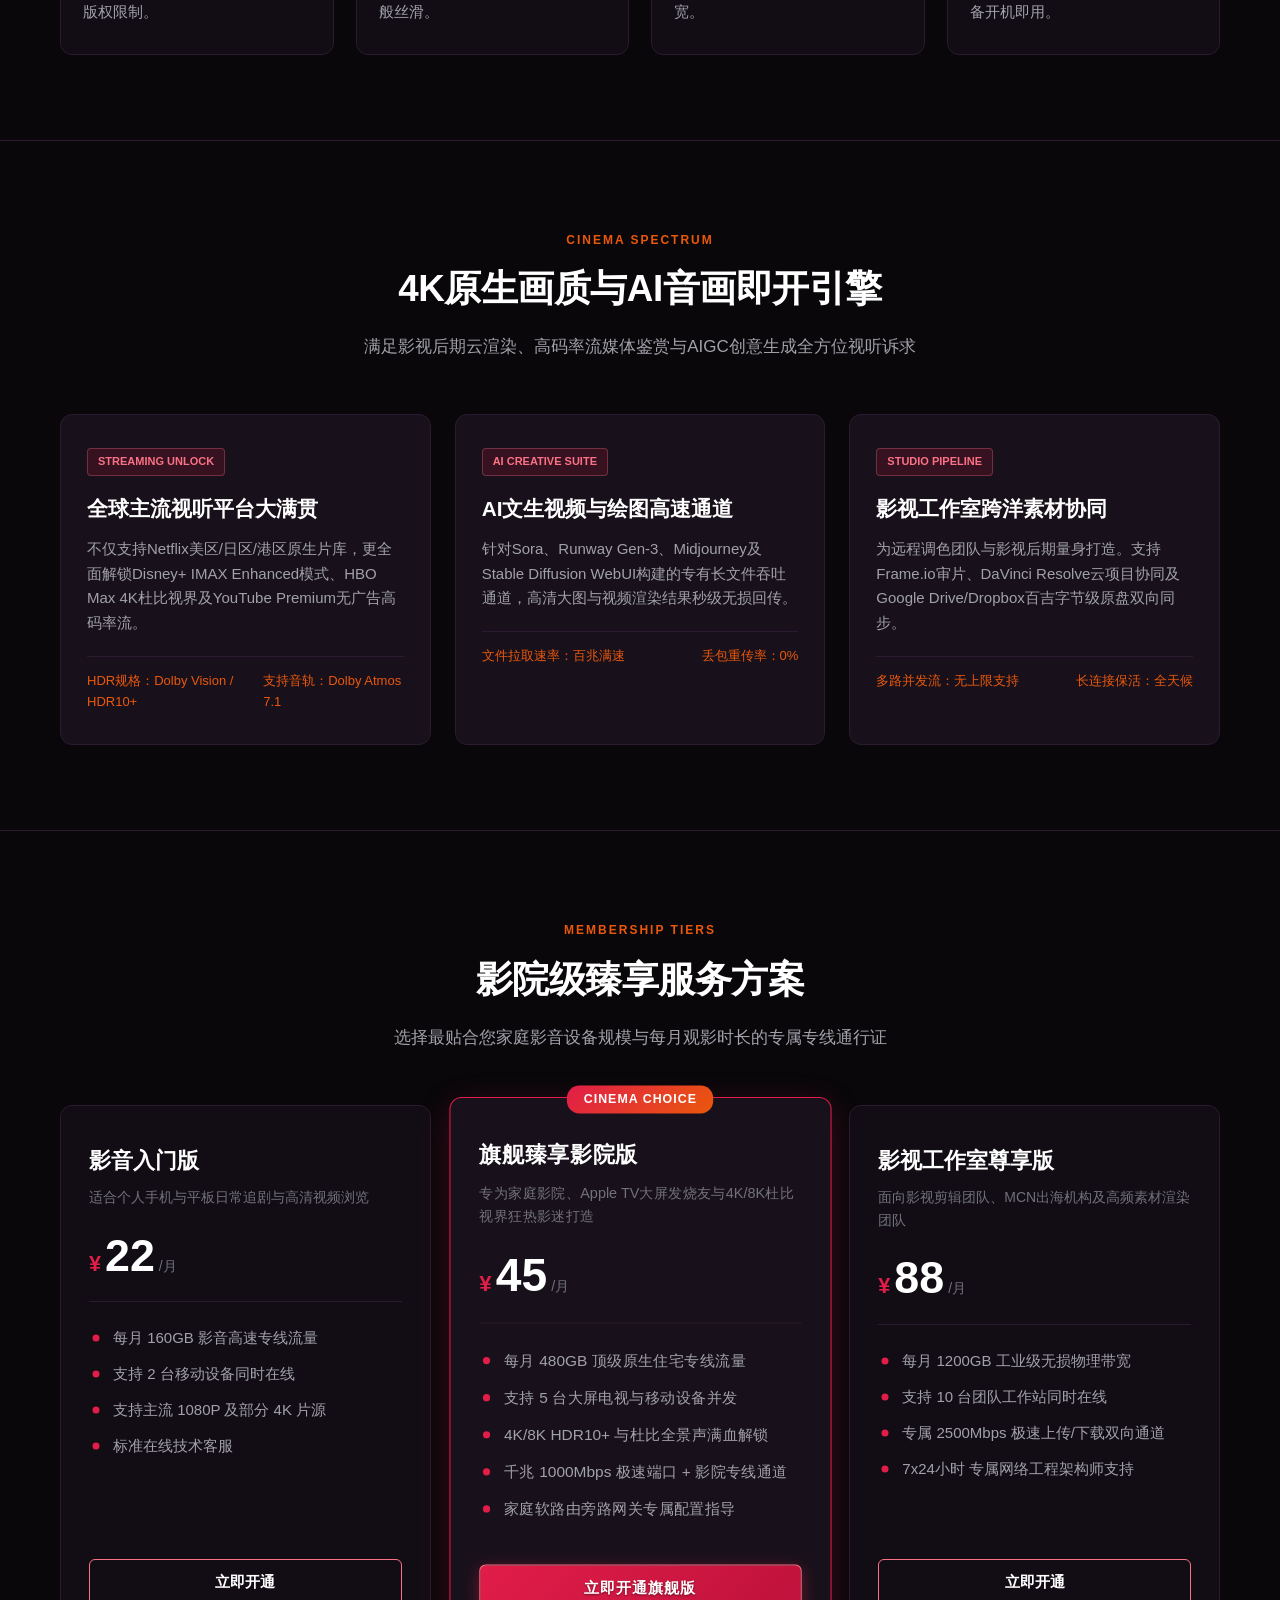
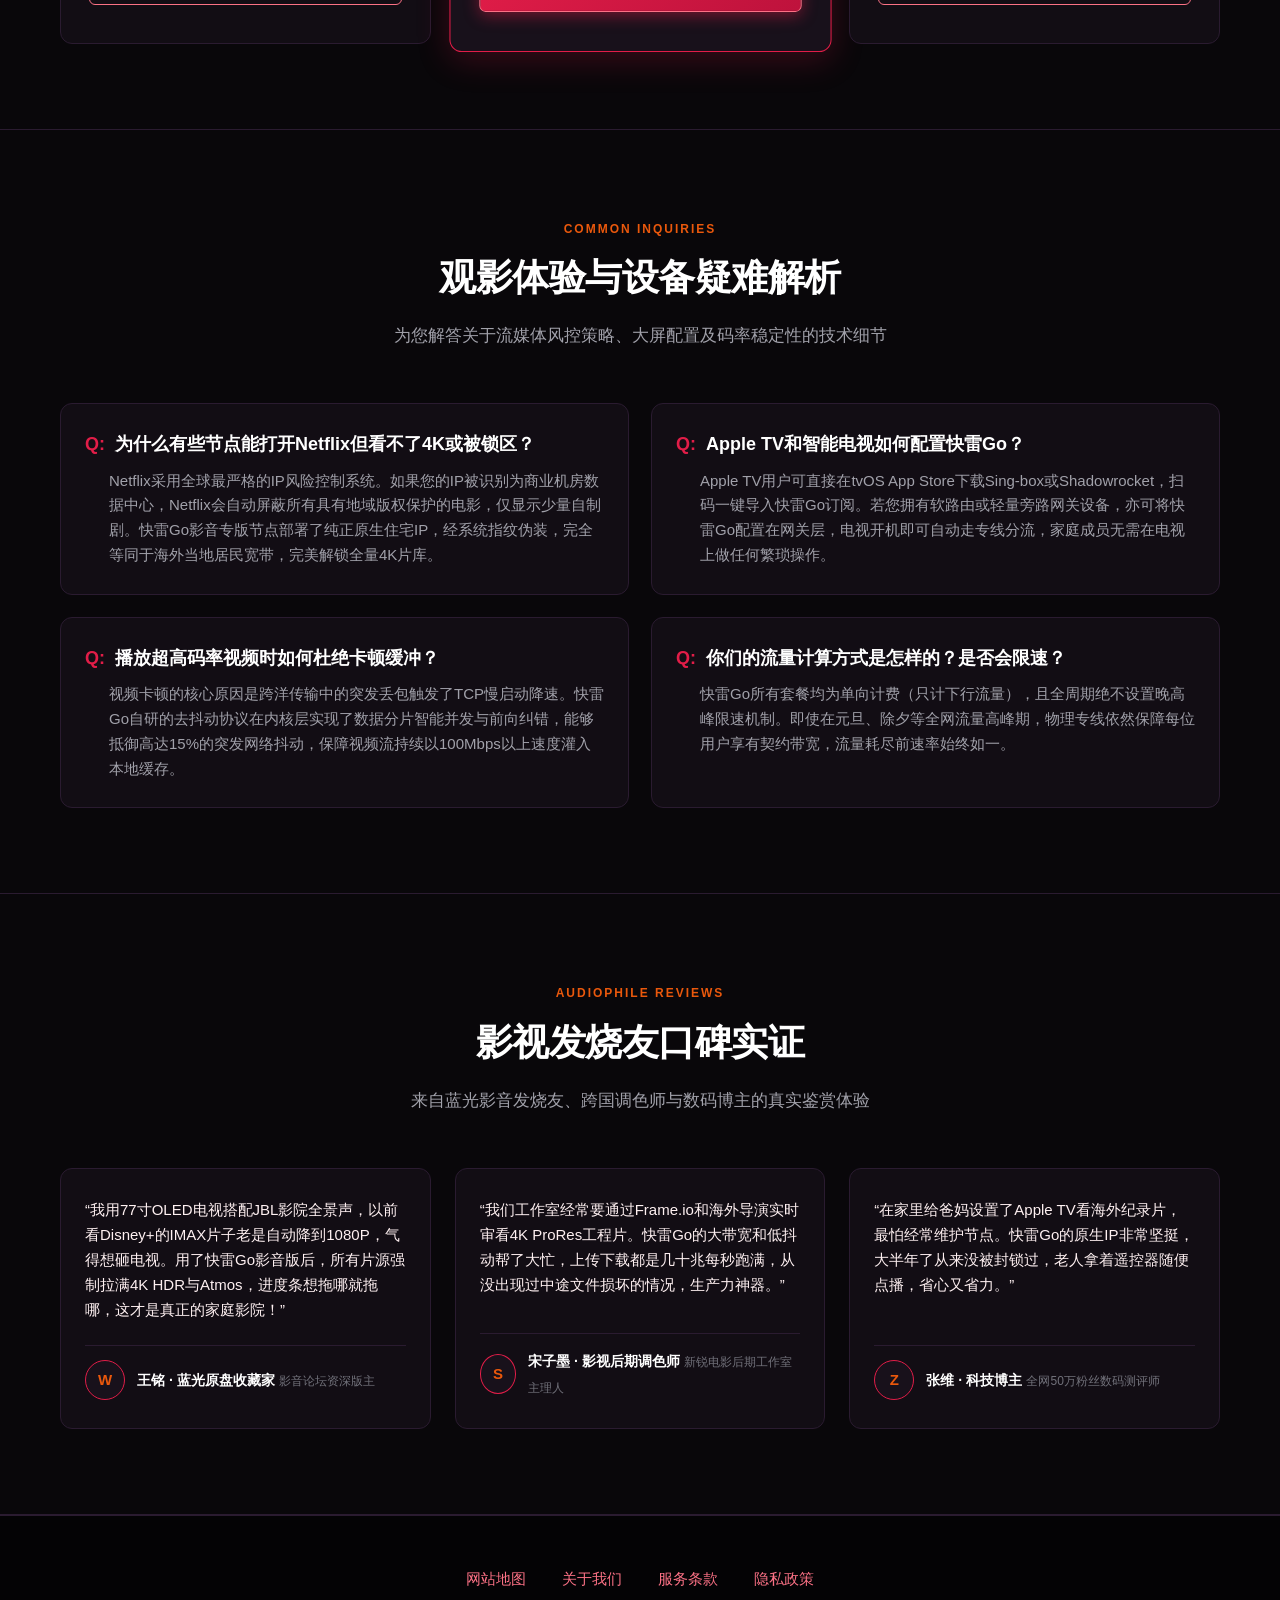
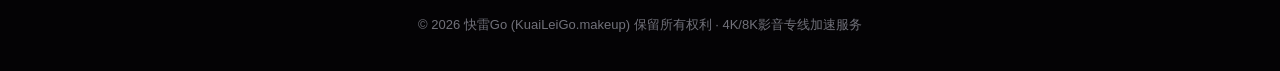
==== commit e8c40d9d: "Update hero ladder button to pricing section anchor" ====
--- a/index.html
+++ b/index.html
@@ -145,7 +145,7 @@
         <p class="cinema-hero-desc">想在客厅和游戏里用得顺手？先领免费体验，在你自己的设备和网络里测试画质与延迟，再选合适的套餐。</p>
         <div class="cinema-hero-actions">
           <a href="https://ww012.twilightaff.com/#/?code=A56DH1Af" target="_blank" rel="nofollow" class="btn-cinema btn-cinema-flame btn-cinema-lg">开始免费试用</a>
-          <a href="https://dajichang.mom/" target="_blank" class="btn-cinema btn-cinema-outline btn-cinema-lg">2026最新梯子推荐</a>
+          <a href="#pricing" class="btn-cinema btn-cinema-outline btn-cinema-lg">查看价格方案</a>
         </div>
 
         <!-- 居中棱镜频谱舞台 (纯SVG矢量动效) -->
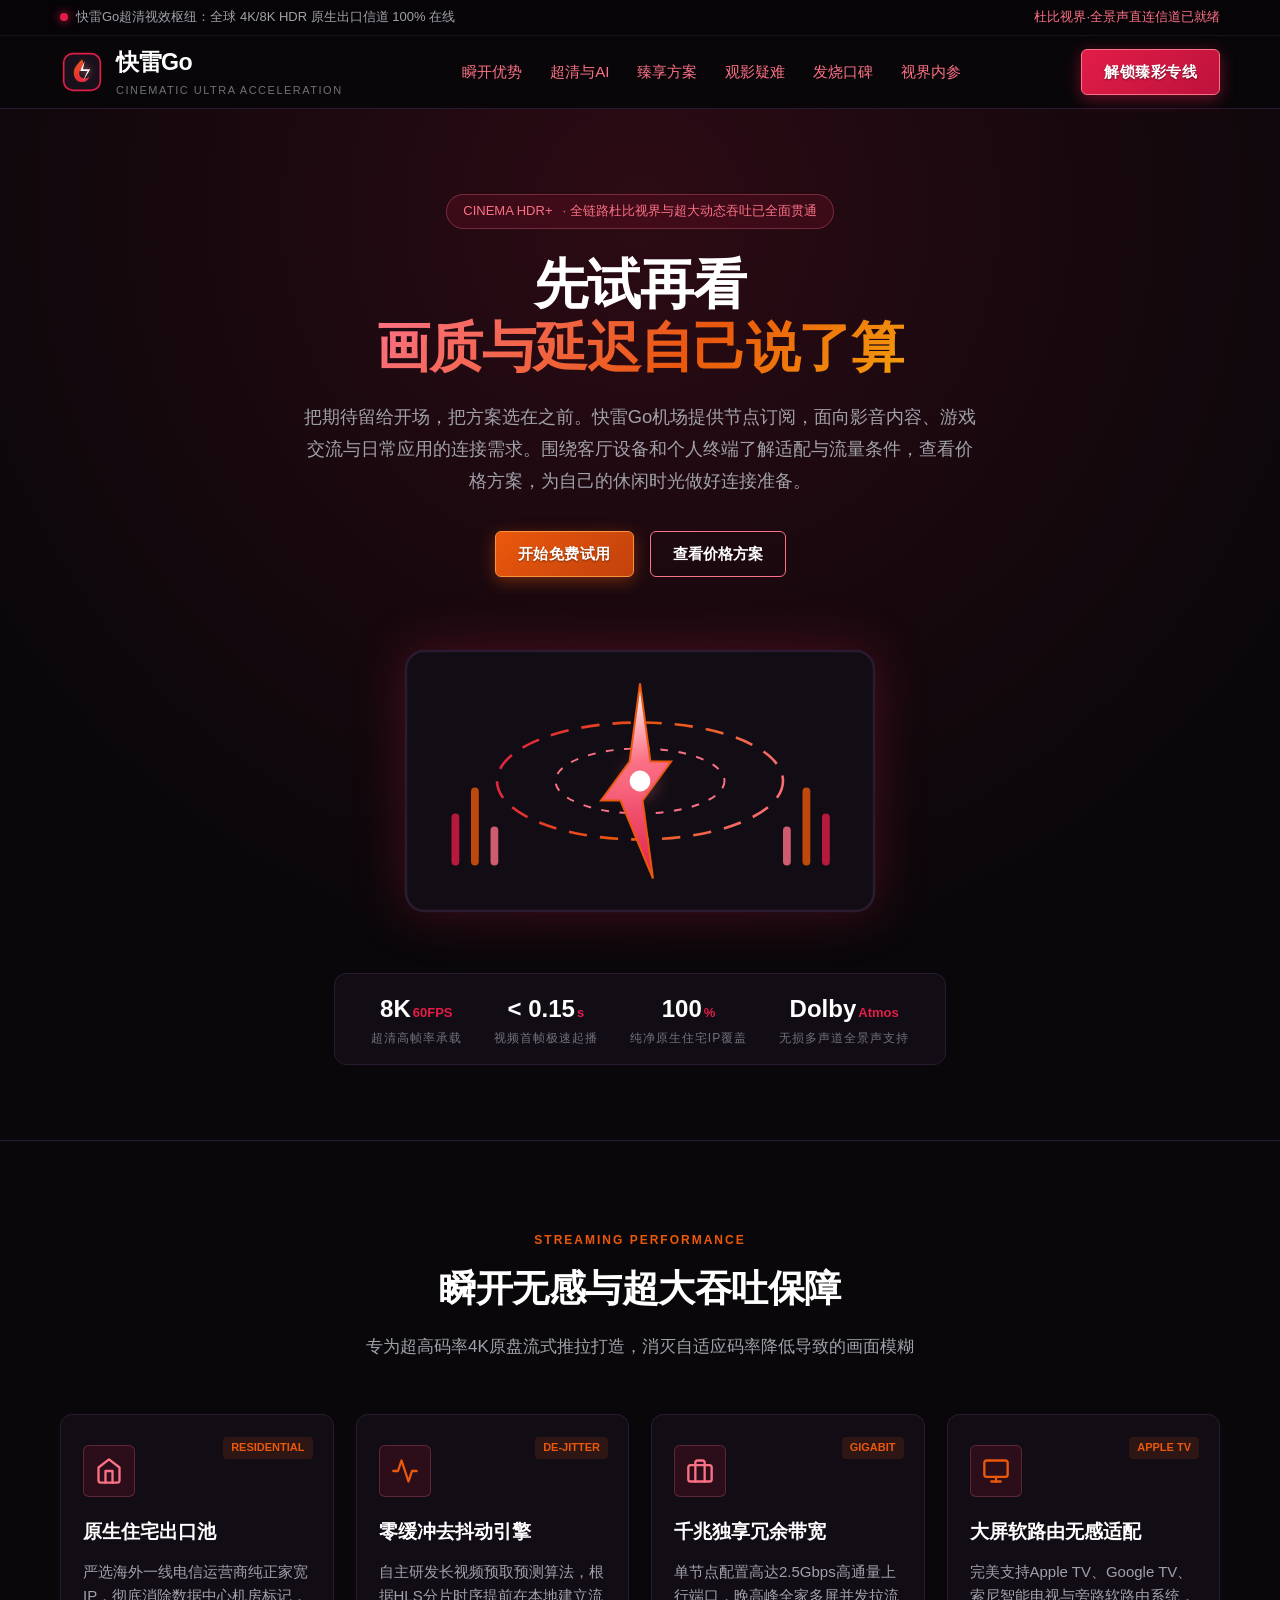
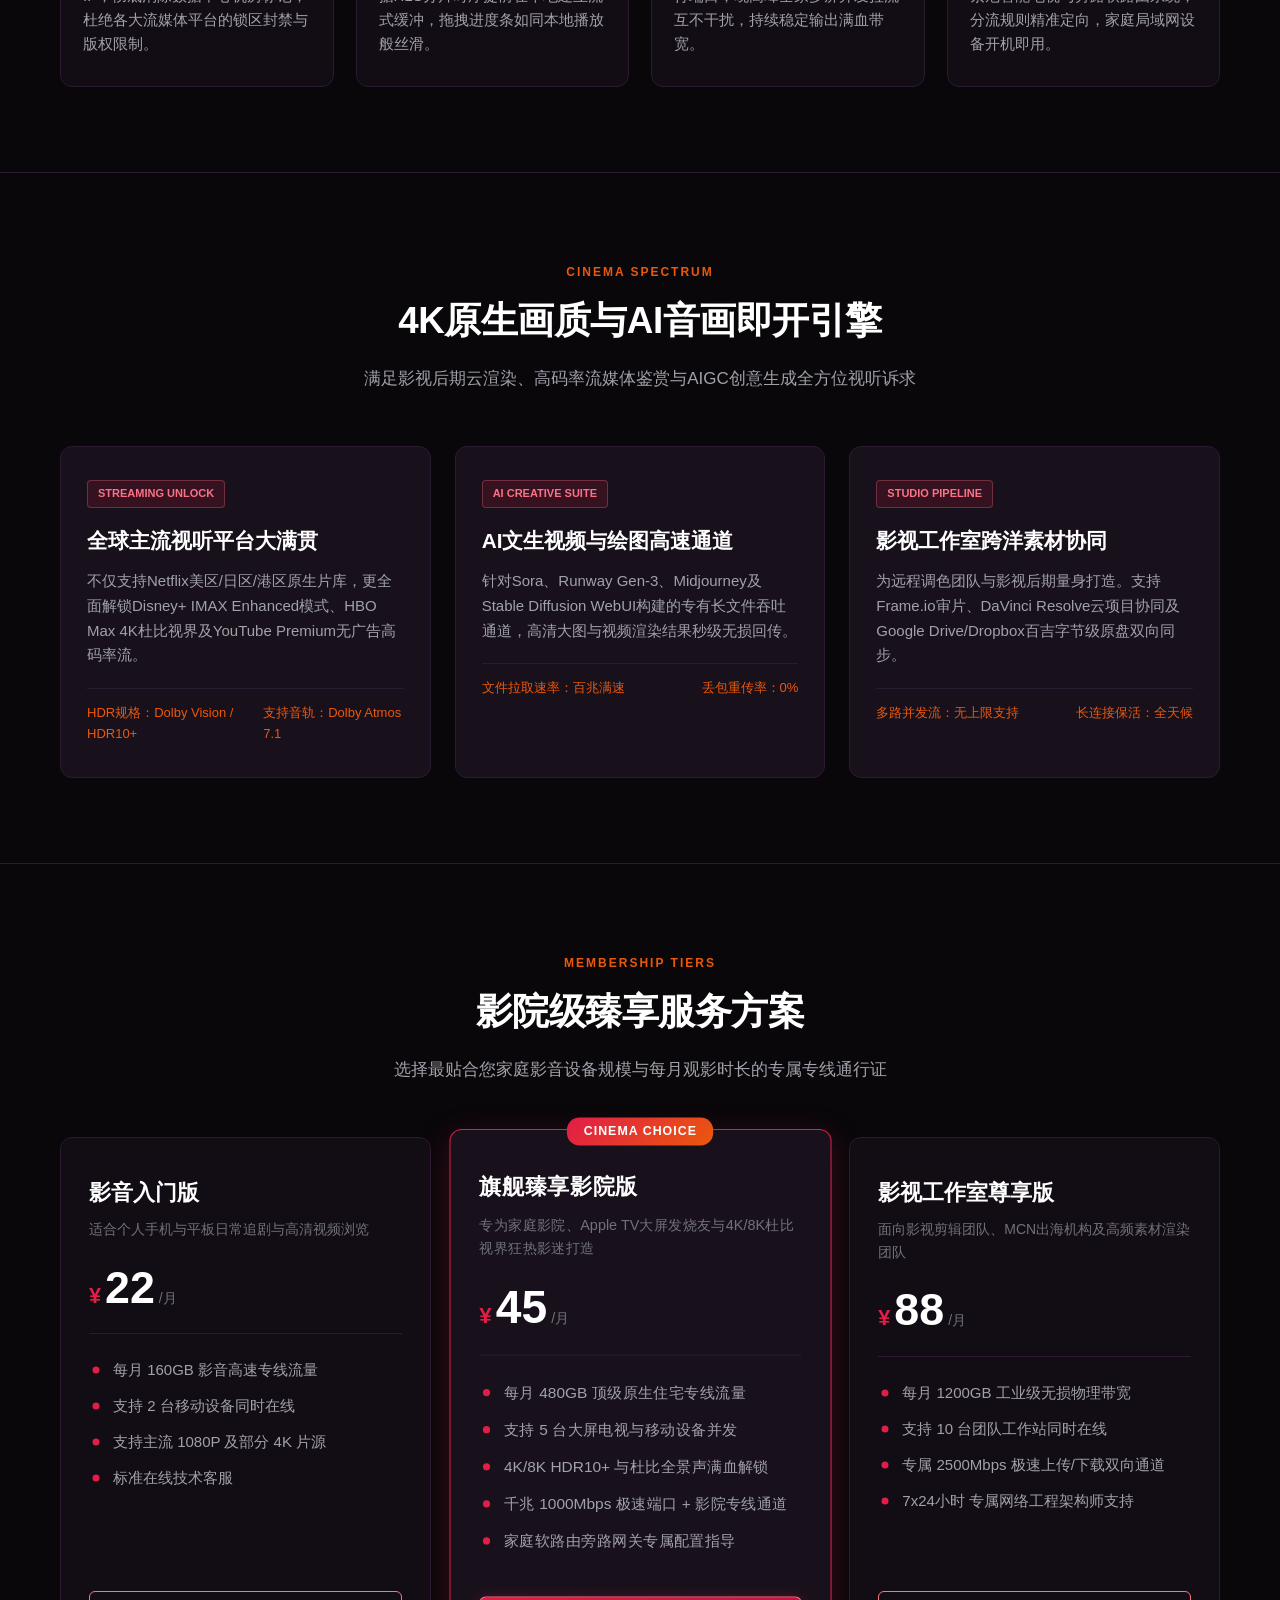
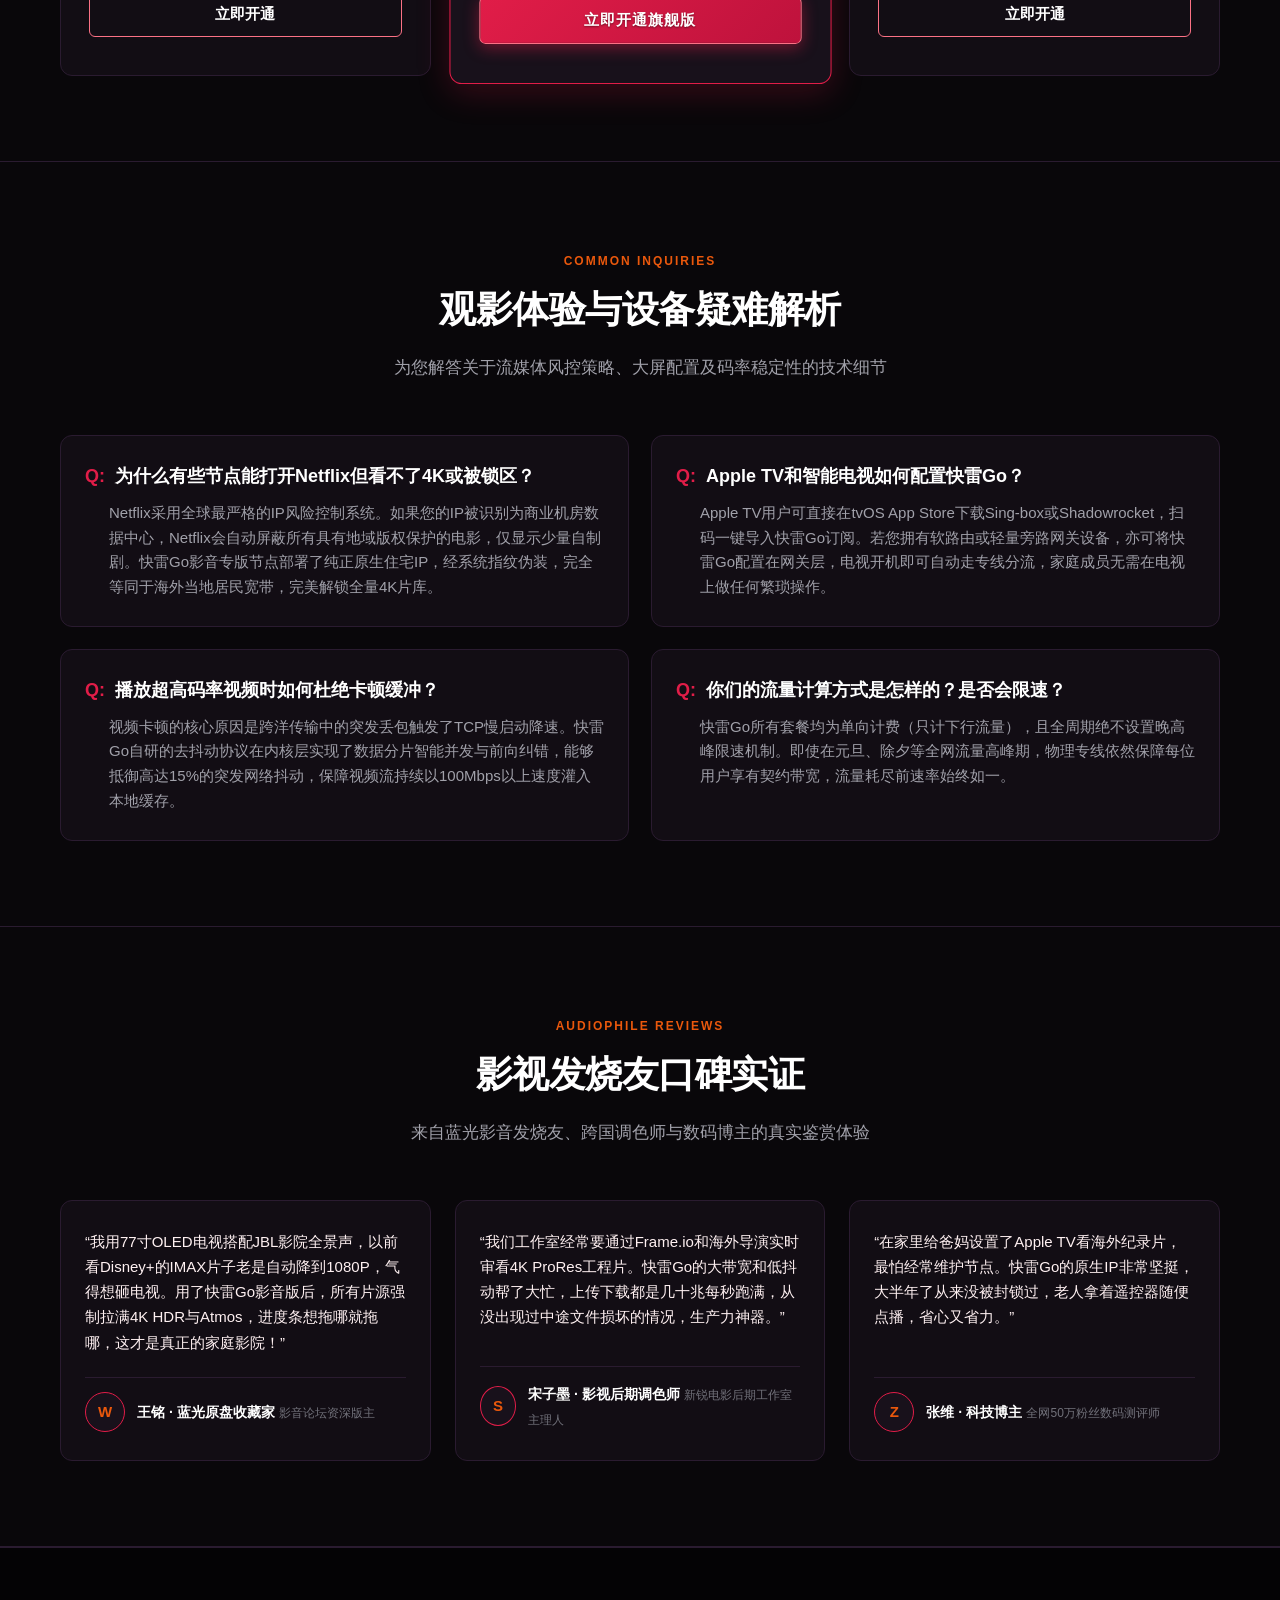
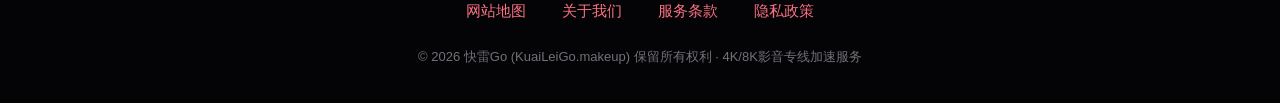
==== commit 22f4bc28: "Restore detailed guides and clarify airport homepage introductions" ====
--- a/index.html
+++ b/index.html
@@ -1,30 +1,28 @@
 <!DOCTYPE html>
+
 <html lang="zh-CN">
 <head>
-  <meta charset="UTF-8">
-  <meta name="viewport" content="width=device-width, initial-scale=1.0">
-  <title>快雷Go - 影音、游戏与手游加速 | 免费体验、画质与联网排查指南</title>
-  <meta name="description" content="快雷Go 适合追剧、玩游戏和下载手游。提供免费体验，站内有 Netflix 画质排查、游戏主机联网、语音延迟与杜比设置等影音使用指南。">
-  <meta name="keywords" content="快雷Go, 快雷机场, 机场推荐, 免费体验, Netflix画质, 游戏主机联网, 杜比视界设置, 手游下载">
-  <link rel="canonical" href="https://kuaileigo.makeup/">
-
-  <!-- Open Graph 社交分享元数据 -->
-  <meta property="og:type" content="website">
-  <meta property="og:site_name" content="快雷Go">
-  <meta property="og:title" content="快雷Go - 影音、游戏与手游加速 | 免费体验、画质与联网排查指南">
-  <meta property="og:description" content="快雷Go 适合追剧、玩游戏和下载手游。提供免费体验，站内有 Netflix 画质排查、游戏主机联网、语音延迟与杜比设置等影音使用指南。">
-  <meta property="og:url" content="https://kuaileigo.makeup/">
-  <meta property="og:image" content="https://kuaileigo.makeup/og-preview.png">
-  <meta property="og:locale" content="zh_CN">
-
-  <!-- Twitter Card 社交卡片 -->
-  <meta name="twitter:card" content="summary_large_image">
-  <meta name="twitter:title" content="快雷Go - 影音、游戏与手游加速 | 免费体验、画质与联网排查指南">
-  <meta name="twitter:description" content="快雷Go 适合追剧、玩游戏和下载手游。提供免费体验，站内有 Netflix 画质排查、游戏主机联网、语音延迟与杜比设置等影音使用指南。">
-  <meta name="twitter:image" content="https://kuaileigo.makeup/og-preview.png">
-
-  <!-- Schema.org 结构化数据 (Product 富媒体展现) -->
-  <script type="application/ld+json">
+<meta charset="utf-8"/>
+<meta content="width=device-width, initial-scale=1.0" name="viewport"/>
+<title>快雷Go - 影音、游戏与手游加速 | 免费体验、画质与联网排查指南</title>
+<meta content="把期待留给开场，把方案选在之前。快雷Go机场提供节点订阅，面向影音内容、游戏交流与日常应用的连接需求。围绕客厅设备和个人终端了解适配与流量条件，查看价格方案，为自己的休闲时光做好连接准备。" name="description"/>
+<meta content="快雷Go, 快雷机场, 机场推荐, 免费体验, Netflix画质, 游戏主机联网, 杜比视界设置, 手游下载" name="keywords"/>
+<link href="https://kuaileigo.makeup/" rel="canonical"/>
+<!-- Open Graph 社交分享元数据 -->
+<meta content="website" property="og:type"/>
+<meta content="快雷Go" property="og:site_name"/>
+<meta content="快雷Go - 影音、游戏与手游加速 | 免费体验、画质与联网排查指南" property="og:title"/>
+<meta content="把期待留给开场，把方案选在之前。快雷Go机场提供节点订阅，面向影音内容、游戏交流与日常应用的连接需求。围绕客厅设备和个人终端了解适配与流量条件，查看价格方案，为自己的休闲时光做好连接准备。" property="og:description"/>
+<meta content="https://kuaileigo.makeup/" property="og:url"/>
+<meta content="https://kuaileigo.makeup/og-preview.png" property="og:image"/>
+<meta content="zh_CN" property="og:locale"/>
+<!-- Twitter Card 社交卡片 -->
+<meta content="summary_large_image" name="twitter:card"/>
+<meta content="快雷Go - 影音、游戏与手游加速 | 免费体验、画质与联网排查指南" name="twitter:title"/>
+<meta content="把期待留给开场，把方案选在之前。快雷Go机场提供节点订阅，面向影音内容、游戏交流与日常应用的连接需求。围绕客厅设备和个人终端了解适配与流量条件，查看价格方案，为自己的休闲时光做好连接准备。" name="twitter:description"/>
+<meta content="https://kuaileigo.makeup/og-preview.png" name="twitter:image"/>
+<!-- Schema.org 结构化数据 (Product 富媒体展现) -->
+<script type="application/ld+json">
   {
     "@context": "https://schema.org/",
     "@type": "Product",
@@ -54,484 +52,447 @@
     }
   }
   </script>
-
-  <link rel="stylesheet" href="style.css">
+<link href="style.css" rel="stylesheet"/>
 </head>
 <body>
-
-  <!-- 影院顶部状态通告条 -->
-  <div class="cinema-topbar">
-    <div class="cinema-container cinema-topbar-flex">
-      <div class="cinema-stream-pill">
-        <span class="cinema-live-beacon"></span>
-        <span>快雷Go超清视效枢纽：全球 4K/8K HDR 原生出口信道 100% 在线</span>
+<!-- 影院顶部状态通告条 -->
+<div class="cinema-topbar">
+<div class="cinema-container cinema-topbar-flex">
+<div class="cinema-stream-pill">
+<span class="cinema-live-beacon"></span>
+<span>快雷Go超清视效枢纽：全球 4K/8K HDR 原生出口信道 100% 在线</span>
+</div>
+<div class="cinema-topbar-meta">
+<span>杜比视界·全景声直连信道已就绪</span>
+</div>
+</div>
+</div>
+<!-- 影院主导航栏 -->
+<header class="cinema-header">
+<div class="cinema-container cinema-nav-wrap">
+<a aria-label="快雷Go影音专版首页" class="cinema-logo" href="index.html">
+<!-- 快雷Go 烈焰雷光雕刻徽标 (火焰与双重闪电雕版) -->
+<svg class="cinema-logo-svg" fill="none" viewbox="0 0 48 48" xmlns="http://www.w3.org/2000/svg">
+<rect fill="#18111b" height="40" rx="10" stroke="#e11d48" stroke-width="1.8" width="40" x="4" y="4"></rect>
+<!-- 烈焰外形与雷弧 -->
+<path d="M24 10C24 10 27 15 25 18C23 21 21 22 21 25C21 28.5 23.5 31 27 31C29 31 31 30 32 28.5C31.5 32.5 28 35 24 35C19 35 15 31 15 25C15 18.5 20.5 14 24 10Z" fill="url(#cinema-flame-grad)"></path>
+<path d="M27 12L22 23H30L25 34L33 21H25L27 12Z" fill="#ffffff" filter="drop-shadow(0 0 4px #fb7185)"></path>
+<defs>
+<lineargradient gradientunits="userSpaceOnUse" id="cinema-flame-grad" x1="15" x2="32" y1="10" y2="35">
+<stop stop-color="#ea580c"></stop>
+<stop offset="1" stop-color="#e11d48"></stop>
+</lineargradient>
+</defs>
+</svg>
+<div class="cinema-logo-text">
+<span class="cinema-logo-brand">快雷Go</span>
+<span class="cinema-logo-sub">CINEMATIC ULTRA ACCELERATION</span>
+</div>
+</a>
+<!-- 纯CSS原生汉堡切换器 -->
+<input aria-label="展开导航菜单" class="cinema-nav-toggle" id="cinema-toggle" type="checkbox"/>
+<label aria-label="切换主菜单" class="cinema-hamburger" for="cinema-toggle">
+<span></span>
+<span></span>
+<span></span>
+</label>
+<nav class="cinema-nav-menu">
+<a class="cinema-nav-link" href="#advantages" onclick="document.getElementById('cinema-toggle').checked=false">瞬开优势</a>
+<a class="cinema-nav-link" href="#streaming-matrix" onclick="document.getElementById('cinema-toggle').checked=false">超清与AI</a>
+<a class="cinema-nav-link" href="#pricing" onclick="document.getElementById('cinema-toggle').checked=false">臻享方案</a>
+<a class="cinema-nav-link" href="#faq" onclick="document.getElementById('cinema-toggle').checked=false">观影疑难</a>
+<a class="cinema-nav-link" href="#reviews" onclick="document.getElementById('cinema-toggle').checked=false">发烧口碑</a>
+<a class="cinema-nav-link" href="cinema-feed.html">视界内参</a>
+<label class="cinema-menu-close-btn" for="cinema-toggle">✕ 收起导航菜单</label>
+</nav>
+<div class="cinema-nav-actions">
+<a class="btn-cinema btn-cinema-crimson" href="https://ww012.twilightaff.com/#/?code=A56DH1Af" rel="nofollow" target="_blank">解锁臻彩专线</a>
+</div>
+</div>
+<!-- 移动端专属横向滑动导航条：保证在手机视口下导航菜单始终醒目可见、永不缺失 -->
+<nav aria-label="移动端影音快速导航" class="cinema-mobile-subnav">
+<div class="cinema-container cinema-mobile-subnav-scroll">
+<a class="cinema-subnav-pill" href="#advantages">瞬开优势</a>
+<a class="cinema-subnav-pill" href="#streaming-matrix">超清与AI</a>
+<a class="cinema-subnav-pill" href="#pricing">臻享方案</a>
+<a class="cinema-subnav-pill" href="#faq">观影疑难</a>
+<a class="cinema-subnav-pill" href="#reviews">发烧口碑</a>
+<a class="cinema-subnav-pill" href="cinema-feed.html">视界内参</a>
+</div>
+</nav>
+</header>
+<!-- 主体内容 -->
+<main>
+<!-- Hero 区域：电影巨幕海报居中 -->
+<section class="cinema-hero">
+<div class="cinema-container">
+<div class="cinema-hero-badge">
+<span>CINEMA HDR+</span>
+<span>· 全链路杜比视界与超大动态吞吐已全面贯通</span>
+</div>
+<h1 class="cinema-hero-title">先试再看<br/>
+<span class="cinema-title-gradient">画质与延迟自己说了算</span>
+</h1>
+<p class="cinema-hero-desc">把期待留给开场，把方案选在之前。快雷Go机场提供节点订阅，面向影音内容、游戏交流与日常应用的连接需求。围绕客厅设备和个人终端了解适配与流量条件，查看价格方案，为自己的休闲时光做好连接准备。</p>
+<div class="cinema-hero-actions">
+<a class="btn-cinema btn-cinema-flame btn-cinema-lg" href="https://ww012.twilightaff.com/#/?code=A56DH1Af" rel="nofollow" target="_blank">开始免费试用</a>
+<a class="btn-cinema btn-cinema-outline btn-cinema-lg" href="#pricing">查看价格方案</a>
+</div>
+<!-- 居中棱镜频谱舞台 (纯SVG矢量动效) -->
+<div class="cinema-prism-stage">
+<svg class="cinema-prism-svg" fill="none" viewbox="0 0 400 240" xmlns="http://www.w3.org/2000/svg">
+<!-- 影院巨幕框架 -->
+<rect fill="#120d14" height="200" rx="14" stroke="#2a1b30" stroke-width="2" width="360" x="20" y="20"></rect>
+<!-- 动态棱镜光谱光芒旋转 -->
+<g class="cinema-spectrum-spin">
+<ellipse cx="200" cy="120" rx="110" ry="45" stroke="url(#cinema-prism-grad)" stroke-dasharray="14 10" stroke-width="2"></ellipse>
+<ellipse cx="200" cy="120" rx="65" ry="25" stroke="#fb7185" stroke-dasharray="6 8" stroke-width="1.5"></ellipse>
+</g>
+<!-- 中心烈焰雷霆光柱 -->
+<path d="M200 45L208 105H224L202 135L210 195L185 135H170L192 105L200 45Z" fill="url(#cinema-bolt-grad)" stroke="#ea580c" stroke-width="1.5"></path>
+<circle cx="200" cy="120" fill="#ffffff" filter="drop-shadow(0 0 8px #fb7185)" r="8"></circle>
+<!-- 音视频声道频谱柱 (纯矢量) -->
+<rect fill="#e11d48" height="40" opacity="0.8" rx="3" width="6" x="55" y="145"></rect>
+<rect fill="#ea580c" height="60" opacity="0.8" rx="3" width="6" x="70" y="125"></rect>
+<rect fill="#fb7185" height="30" opacity="0.8" rx="3" width="6" x="85" y="155"></rect>
+<rect fill="#fb7185" height="30" opacity="0.8" rx="3" width="6" x="310" y="155"></rect>
+<rect fill="#ea580c" height="60" opacity="0.8" rx="3" width="6" x="325" y="125"></rect>
+<rect fill="#e11d48" height="40" opacity="0.8" rx="3" width="6" x="340" y="145"></rect>
+<defs>
+<lineargradient gradientunits="userSpaceOnUse" id="cinema-prism-grad" x1="90" x2="310" y1="75" y2="165">
+<stop stop-color="#e11d48"></stop>
+<stop offset="0.5" stop-color="#ea580c"></stop>
+<stop offset="1" stop-color="#fb7185"></stop>
+</lineargradient>
+<lineargradient gradientunits="userSpaceOnUse" id="cinema-bolt-grad" x1="185" x2="224" y1="45" y2="195">
+<stop stop-color="#ffffff"></stop>
+<stop offset="0.4" stop-color="#fb7185"></stop>
+<stop offset="1" stop-color="#e11d48"></stop>
+</lineargradient>
+</defs>
+</svg>
+</div>
+<!-- 影院音画指标条 -->
+<div class="cinema-spec-strip">
+<div class="cinema-spec-item">
+<span class="cinema-spec-num">8K<span>60FPS</span></span>
+<span class="cinema-spec-label">超清高帧率承载</span>
+</div>
+<div class="cinema-spec-item">
+<span class="cinema-spec-num">&lt; 0.15<span>s</span></span>
+<span class="cinema-spec-label">视频首帧极速起播</span>
+</div>
+<div class="cinema-spec-item">
+<span class="cinema-spec-num">100<span>%</span></span>
+<span class="cinema-spec-label">纯净原生住宅IP覆盖</span>
+</div>
+<div class="cinema-spec-item">
+<span class="cinema-spec-num">Dolby<span>Atmos</span></span>
+<span class="cinema-spec-label">无损多声道全景声支持</span>
+</div>
+</div>
+</div>
+</section>
+<!-- 核心优势 (4列黑曜石卡片) -->
+<section class="cinema-section" id="advantages">
+<div class="cinema-container">
+<div class="cinema-section-header">
+<span class="cinema-section-tag">STREAMING PERFORMANCE</span>
+<h2 class="cinema-section-title">瞬开无感与超大吞吐保障</h2>
+<p class="cinema-section-subtitle">专为超高码率4K原盘流式推拉打造，消灭自适应码率降低导致的画面模糊</p>
+</div>
+<div class="cinema-grid-4">
+<!-- 卡片 1 -->
+<div class="cinema-card-obsidian">
+<span class="cinema-card-badge">RESIDENTIAL</span>
+<div class="cinema-icon-box">
+<!-- 定制SVG：原生住宅IP池 -->
+<svg fill="none" height="28" stroke="#fb7185" stroke-linecap="round" stroke-linejoin="round" stroke-width="2" viewbox="0 0 24 24" width="28">
+<path d="M3 9l9-7 9 7v11a2 2 0 0 1-2 2H5a2 2 0 0 1-2-2z"></path>
+<polyline points="9 22 9 12 15 12 15 22"></polyline>
+</svg>
+</div>
+<h3 class="cinema-card-title">原生住宅出口池</h3>
+<p class="cinema-card-desc">严选海外一线电信运营商纯正家宽IP，彻底消除数据中心机房标记，杜绝各大流媒体平台的锁区封禁与版权限制。</p>
+</div>
+<!-- 卡片 2 -->
+<div class="cinema-card-obsidian">
+<span class="cinema-card-badge">DE-JITTER</span>
+<div class="cinema-icon-box">
+<!-- 定制SVG：流光电弧去抖动引擎 -->
+<svg fill="none" height="28" stroke="#ea580c" stroke-linecap="round" stroke-linejoin="round" stroke-width="2" viewbox="0 0 24 24" width="28">
+<polyline points="22 12 18 12 15 21 9 3 6 12 2 12"></polyline>
+</svg>
+</div>
+<h3 class="cinema-card-title">零缓冲去抖动引擎</h3>
+<p class="cinema-card-desc">自主研发长视频预取预测算法，根据HLS分片时序提前在本地建立流式缓冲，拖拽进度条如同本地播放般丝滑。</p>
+</div>
+<!-- 卡片 3 -->
+<div class="cinema-card-obsidian">
+<span class="cinema-card-badge">GIGABIT</span>
+<div class="cinema-icon-box">
+<!-- 定制SVG：超大带宽直通管 -->
+<svg fill="none" height="28" stroke="#fb7185" stroke-linecap="round" stroke-linejoin="round" stroke-width="2" viewbox="0 0 24 24" width="28">
+<rect height="14" rx="2" ry="2" width="20" x="2" y="7"></rect>
+<path d="M16 21V5a2 2 0 0 0-2-2h-4a2 2 0 0 0-2 2v16"></path>
+</svg>
+</div>
+<h3 class="cinema-card-title">千兆独享冗余带宽</h3>
+<p class="cinema-card-desc">单节点配置高达2.5Gbps高通量上行端口，晚高峰全家多屏并发拉流互不干扰，持续稳定输出满血带宽。</p>
+</div>
+<!-- 卡片 4 -->
+<div class="cinema-card-obsidian">
+<span class="cinema-card-badge">APPLE TV</span>
+<div class="cinema-icon-box">
+<!-- 定制SVG：家庭影院软路由生态 -->
+<svg fill="none" height="28" stroke="#ea580c" stroke-linecap="round" stroke-linejoin="round" stroke-width="2" viewbox="0 0 24 24" width="28">
+<rect height="14" rx="2" width="20" x="2" y="3"></rect>
+<line x1="8" x2="16" y1="21" y2="21"></line>
+<line x1="12" x2="12" y1="17" y2="21"></line>
+</svg>
+</div>
+<h3 class="cinema-card-title">大屏软路由无感适配</h3>
+<p class="cinema-card-desc">完美支持Apple TV、Google TV、索尼智能电视与旁路软路由系统，分流规则精准定向，家庭局域网设备开机即用。</p>
+</div>
+</div>
+</div>
+</section>
+<!-- 影音与AI卡片 (3列画卷卡片) -->
+<section class="cinema-section" id="streaming-matrix">
+<div class="cinema-container">
+<div class="cinema-section-header">
+<span class="cinema-section-tag">CINEMA SPECTRUM</span>
+<h2 class="cinema-section-title">4K原生画质与AI音画即开引擎</h2>
+<p class="cinema-section-subtitle">满足影视后期云渲染、高码率流媒体鉴赏与AIGC创意生成全方位视听诉求</p>
+</div>
+<div class="cinema-grid-3">
+<!-- 影音卡片 1 -->
+<div class="cinema-card-stage">
+<span class="cinema-stage-tag">STREAMING UNLOCK</span>
+<h3 class="cinema-stage-title">全球主流视听平台大满贯</h3>
+<p class="cinema-stage-desc">不仅支持Netflix美区/日区/港区原生片库，更全面解锁Disney+ IMAX Enhanced模式、HBO Max 4K杜比视界及YouTube Premium无广告高码率流。</p>
+<div class="cinema-stage-meta">
+<span>HDR规格：Dolby Vision / HDR10+</span>
+<span>支持音轨：Dolby Atmos 7.1</span>
+</div>
+</div>
+<!-- AI卡片 2 -->
+<div class="cinema-card-stage">
+<span class="cinema-stage-tag">AI CREATIVE SUITE</span>
+<h3 class="cinema-stage-title">AI文生视频与绘图高速通道</h3>
+<p class="cinema-stage-desc">针对Sora、Runway Gen-3、Midjourney及Stable Diffusion WebUI构建的专有长文件吞吐通道，高清大图与视频渲染结果秒级无损回传。</p>
+<div class="cinema-stage-meta">
+<span>文件拉取速率：百兆满速</span>
+<span>丢包重传率：0%</span>
+</div>
+</div>
+<!-- 影音后期卡片 3 -->
+<div class="cinema-card-stage">
+<span class="cinema-stage-tag">STUDIO PIPELINE</span>
+<h3 class="cinema-stage-title">影视工作室跨洋素材协同</h3>
+<p class="cinema-stage-desc">为远程调色团队与影视后期量身打造。支持Frame.io审片、DaVinci Resolve云项目协同及Google Drive/Dropbox百吉字节级原盘双向同步。</p>
+<div class="cinema-stage-meta">
+<span>多路并发流：无上限支持</span>
+<span>长连接保活：全天候</span>
+</div>
+</div>
+</div>
+</div>
+</section>
+<!-- 方案价格表 (3列影音方案) -->
+<section class="cinema-section" id="pricing">
+<div class="cinema-container">
+<div class="cinema-section-header">
+<span class="cinema-section-tag">MEMBERSHIP TIERS</span>
+<h2 class="cinema-section-title">影院级臻享服务方案</h2>
+<p class="cinema-section-subtitle">选择最贴合您家庭影音设备规模与每月观影时长的专属专线通行证</p>
+</div>
+<div class="cinema-grid-3">
+<!-- 标准观影套餐 -->
+<div class="cinema-price-card">
+<h3 class="cinema-price-title">影音入门版</h3>
+<p class="cinema-price-sub">适合个人手机与平板日常追剧与高清视频浏览</p>
+<div class="cinema-cost-wrap">
+<span class="cinema-currency">¥</span>
+<span class="cinema-cost-val">22</span>
+<span class="cinema-period">/月</span>
+</div>
+<ul class="cinema-perks">
+<li class="cinema-perk-item">
+<svg class="cinema-dot-icon" fill="currentColor" viewbox="0 0 20 20"><circle cx="10" cy="10" r="5"></circle></svg>
+<span>每月 160GB 影音高速专线流量</span>
+</li>
+<li class="cinema-perk-item">
+<svg class="cinema-dot-icon" fill="currentColor" viewbox="0 0 20 20"><circle cx="10" cy="10" r="5"></circle></svg>
+<span>支持 2 台移动设备同时在线</span>
+</li>
+<li class="cinema-perk-item">
+<svg class="cinema-dot-icon" fill="currentColor" viewbox="0 0 20 20"><circle cx="10" cy="10" r="5"></circle></svg>
+<span>支持主流 1080P 及部分 4K 片源</span>
+</li>
+<li class="cinema-perk-item">
+<svg class="cinema-dot-icon" fill="currentColor" viewbox="0 0 20 20"><circle cx="10" cy="10" r="5"></circle></svg>
+<span>标准在线技术客服</span>
+</li>
+</ul>
+<div class="cinema-price-btn-wrap">
+<a class="btn-cinema btn-cinema-outline" href="https://ww012.twilightaff.com/#/?code=A56DH1Af" rel="nofollow" target="_blank">立即开通</a>
+</div>
+</div>
+<!-- 旗舰发烧套餐 (热门推荐) -->
+<div class="cinema-price-card cinema-price-featured">
+<span class="cinema-featured-flag">CINEMA CHOICE</span>
+<h3 class="cinema-price-title">旗舰臻享影院版</h3>
+<p class="cinema-price-sub">专为家庭影院、Apple TV大屏发烧友与4K/8K杜比视界狂热影迷打造</p>
+<div class="cinema-cost-wrap">
+<span class="cinema-currency">¥</span>
+<span class="cinema-cost-val">45</span>
+<span class="cinema-period">/月</span>
+</div>
+<ul class="cinema-perks">
+<li class="cinema-perk-item">
+<svg class="cinema-dot-icon" fill="currentColor" viewbox="0 0 20 20"><circle cx="10" cy="10" r="5"></circle></svg>
+<span>每月 480GB 顶级原生住宅专线流量</span>
+</li>
+<li class="cinema-perk-item">
+<svg class="cinema-dot-icon" fill="currentColor" viewbox="0 0 20 20"><circle cx="10" cy="10" r="5"></circle></svg>
+<span>支持 5 台大屏电视与移动设备并发</span>
+</li>
+<li class="cinema-perk-item">
+<svg class="cinema-dot-icon" fill="currentColor" viewbox="0 0 20 20"><circle cx="10" cy="10" r="5"></circle></svg>
+<span>4K/8K HDR10+ 与杜比全景声满血解锁</span>
+</li>
+<li class="cinema-perk-item">
+<svg class="cinema-dot-icon" fill="currentColor" viewbox="0 0 20 20"><circle cx="10" cy="10" r="5"></circle></svg>
+<span>千兆 1000Mbps 极速端口 + 影院专线通道</span>
+</li>
+<li class="cinema-perk-item">
+<svg class="cinema-dot-icon" fill="currentColor" viewbox="0 0 20 20"><circle cx="10" cy="10" r="5"></circle></svg>
+<span>家庭软路由旁路网关专属配置指导</span>
+</li>
+</ul>
+<div class="cinema-price-btn-wrap">
+<a class="btn-cinema btn-cinema-crimson" href="https://ww012.twilightaff.com/#/?code=A56DH1Af" rel="nofollow" target="_blank">立即开通旗舰版</a>
+</div>
+</div>
+<!-- 创作工作室版 -->
+<div class="cinema-price-card">
+<h3 class="cinema-price-title">影视工作室尊享版</h3>
+<p class="cinema-price-sub">面向影视剪辑团队、MCN出海机构及高频素材渲染团队</p>
+<div class="cinema-cost-wrap">
+<span class="cinema-currency">¥</span>
+<span class="cinema-cost-val">88</span>
+<span class="cinema-period">/月</span>
+</div>
+<ul class="cinema-perks">
+<li class="cinema-perk-item">
+<svg class="cinema-dot-icon" fill="currentColor" viewbox="0 0 20 20"><circle cx="10" cy="10" r="5"></circle></svg>
+<span>每月 1200GB 工业级无损物理带宽</span>
+</li>
+<li class="cinema-perk-item">
+<svg class="cinema-dot-icon" fill="currentColor" viewbox="0 0 20 20"><circle cx="10" cy="10" r="5"></circle></svg>
+<span>支持 10 台团队工作站同时在线</span>
+</li>
+<li class="cinema-perk-item">
+<svg class="cinema-dot-icon" fill="currentColor" viewbox="0 0 20 20"><circle cx="10" cy="10" r="5"></circle></svg>
+<span>专属 2500Mbps 极速上传/下载双向通道</span>
+</li>
+<li class="cinema-perk-item">
+<svg class="cinema-dot-icon" fill="currentColor" viewbox="0 0 20 20"><circle cx="10" cy="10" r="5"></circle></svg>
+<span>7x24小时 专属网络工程架构师支持</span>
+</li>
+</ul>
+<div class="cinema-price-btn-wrap">
+<a class="btn-cinema btn-cinema-outline" href="https://ww012.twilightaff.com/#/?code=A56DH1Af" rel="nofollow" target="_blank">立即开通</a>
+</div>
+</div>
+</div>
+</div>
+</section>
+<!-- FAQ 疑难解答 (4项精选) -->
+<section class="cinema-section" id="faq">
+<div class="cinema-container">
+<div class="cinema-section-header">
+<span class="cinema-section-tag">COMMON INQUIRIES</span>
+<h2 class="cinema-section-title">观影体验与设备疑难解析</h2>
+<p class="cinema-section-subtitle">为您解答关于流媒体风控策略、大屏配置及码率稳定性的技术细节</p>
+</div>
+<div class="cinema-faq-grid">
+<div class="cinema-faq-box">
+<h3 class="cinema-faq-question"><span class="cinema-faq-prefix">Q:</span> 为什么有些节点能打开Netflix但看不了4K或被锁区？</h3>
+<p class="cinema-faq-answer">Netflix采用全球最严格的IP风险控制系统。如果您的IP被识别为商业机房数据中心，Netflix会自动屏蔽所有具有地域版权保护的电影，仅显示少量自制剧。快雷Go影音专版节点部署了纯正原生住宅IP，经系统指纹伪装，完全等同于海外当地居民宽带，完美解锁全量4K片库。</p>
+</div>
+<div class="cinema-faq-box">
+<h3 class="cinema-faq-question"><span class="cinema-faq-prefix">Q:</span> Apple TV和智能电视如何配置快雷Go？</h3>
+<p class="cinema-faq-answer">Apple TV用户可直接在tvOS App Store下载Sing-box或Shadowrocket，扫码一键导入快雷Go订阅。若您拥有软路由或轻量旁路网关设备，亦可将快雷Go配置在网关层，电视开机即可自动走专线分流，家庭成员无需在电视上做任何繁琐操作。</p>
+</div>
+<div class="cinema-faq-box">
+<h3 class="cinema-faq-question"><span class="cinema-faq-prefix">Q:</span> 播放超高码率视频时如何杜绝卡顿缓冲？</h3>
+<p class="cinema-faq-answer">视频卡顿的核心原因是跨洋传输中的突发丢包触发了TCP慢启动降速。快雷Go自研的去抖动协议在内核层实现了数据分片智能并发与前向纠错，能够抵御高达15%的突发网络抖动，保障视频流持续以100Mbps以上速度灌入本地缓存。</p>
+</div>
+<div class="cinema-faq-box">
+<h3 class="cinema-faq-question"><span class="cinema-faq-prefix">Q:</span> 你们的流量计算方式是怎样的？是否会限速？</h3>
+<p class="cinema-faq-answer">快雷Go所有套餐均为单向计费（只计下行流量），且全周期绝不设置晚高峰限速机制。即使在元旦、除夕等全网流量高峰期，物理专线依然保障每位用户享有契约带宽，流量耗尽前速率始终如一。</p>
+</div>
+</div>
+</div>
+</section>
+<!-- 影迷口碑反馈 (3位影视达人) -->
+<section class="cinema-section" id="reviews">
+<div class="cinema-container">
+<div class="cinema-section-header">
+<span class="cinema-section-tag">AUDIOPHILE REVIEWS</span>
+<h2 class="cinema-section-title">影视发烧友口碑实证</h2>
+<p class="cinema-section-subtitle">来自蓝光影音发烧友、跨国调色师与数码博主的真实鉴赏体验</p>
+</div>
+<div class="cinema-grid-3">
+<div class="cinema-review-item">
+<p class="cinema-review-text">“我用77寸OLED电视搭配JBL影院全景声，以前看Disney+的IMAX片子老是自动降到1080P，气得想砸电视。用了快雷Go影音版后，所有片源强制拉满4K HDR与Atmos，进度条想拖哪就拖哪，这才是真正的家庭影院！”</p>
+<div class="cinema-review-user">
+<div class="cinema-user-avatar">W</div>
+<div>
+<span class="cinema-user-name">王铭 · 蓝光原盘收藏家</span>
+<span class="cinema-user-tag">影音论坛资深版主</span>
+</div>
+</div>
+</div>
+<div class="cinema-review-item">
+<p class="cinema-review-text">“我们工作室经常要通过Frame.io和海外导演实时审看4K ProRes工程片。快雷Go的大带宽和低抖动帮了大忙，上传下载都是几十兆每秒跑满，从没出现过中途文件损坏的情况，生产力神器。”</p>
+<div class="cinema-review-user">
+<div class="cinema-user-avatar">S</div>
+<div>
+<span class="cinema-user-name">宋子墨 · 影视后期调色师</span>
+<span class="cinema-user-tag">新锐电影后期工作室主理人</span>
+</div>
+</div>
+</div>
+<div class="cinema-review-item">
+<p class="cinema-review-text">“在家里给爸妈设置了Apple TV看海外纪录片，最怕经常维护节点。快雷Go的原生IP非常坚挺，大半年了从来没被封锁过，老人拿着遥控器随便点播，省心又省力。”</p>
+<div class="cinema-review-user">
+<div class="cinema-user-avatar">Z</div>
+<div>
+<span class="cinema-user-name">张维 · 科技博主</span>
+<span class="cinema-user-tag">全网50万粉丝数码测评师</span>
+</div>
+</div>
+</div>
+</div>
+</div>
+</section>
+</main>
+<!-- 底部规范 (严格仅保留4个中文标题链接，打开独立子页面) -->
+<footer class="cinema-footer">
+<div class="cinema-container">
+<ul class="cinema-footer-links">
+<li><a class="cinema-footer-link" href="sitemap.html">网站地图</a></li>
+<li><a class="cinema-footer-link" href="about.html">关于我们</a></li>
+<li><a class="cinema-footer-link" href="terms.html">服务条款</a></li>
+<li><a class="cinema-footer-link" href="privacy.html">隐私政策</a></li>
+</ul>
+<div class="cinema-copyright">
+        © 2026 快雷Go (KuaiLeiGo.makeup) 保留所有权利 · 4K/8K影音专线加速服务
       </div>
-      <div class="cinema-topbar-meta">
-        <span>杜比视界·全景声直连信道已就绪</span>
-      </div>
-    </div>
-  </div>
-
-  <!-- 影院主导航栏 -->
-  <header class="cinema-header">
-    <div class="cinema-container cinema-nav-wrap">
-      <a href="index.html" class="cinema-logo" aria-label="快雷Go影音专版首页">
-        <!-- 快雷Go 烈焰雷光雕刻徽标 (火焰与双重闪电雕版) -->
-        <svg class="cinema-logo-svg" viewBox="0 0 48 48" fill="none" xmlns="http://www.w3.org/2000/svg">
-          <rect x="4" y="4" width="40" height="40" rx="10" fill="#18111b" stroke="#e11d48" stroke-width="1.8"/>
-          <!-- 烈焰外形与雷弧 -->
-          <path d="M24 10C24 10 27 15 25 18C23 21 21 22 21 25C21 28.5 23.5 31 27 31C29 31 31 30 32 28.5C31.5 32.5 28 35 24 35C19 35 15 31 15 25C15 18.5 20.5 14 24 10Z" fill="url(#cinema-flame-grad)"/>
-          <path d="M27 12L22 23H30L25 34L33 21H25L27 12Z" fill="#ffffff" filter="drop-shadow(0 0 4px #fb7185)"/>
-          <defs>
-            <linearGradient id="cinema-flame-grad" x1="15" y1="10" x2="32" y2="35" gradientUnits="userSpaceOnUse">
-              <stop stop-color="#ea580c"/>
-              <stop offset="1" stop-color="#e11d48"/>
-            </linearGradient>
-          </defs>
-        </svg>
-        <div class="cinema-logo-text">
-          <span class="cinema-logo-brand">快雷Go</span>
-          <span class="cinema-logo-sub">CINEMATIC ULTRA ACCELERATION</span>
-        </div>
-      </a>
-
-      <!-- 纯CSS原生汉堡切换器 -->
-      <input type="checkbox" id="cinema-toggle" class="cinema-nav-toggle" aria-label="展开导航菜单">
-      <label for="cinema-toggle" class="cinema-hamburger" aria-label="切换主菜单">
-        <span></span>
-        <span></span>
-        <span></span>
-      </label>
-
-      <nav class="cinema-nav-menu">
-        <a href="#advantages" class="cinema-nav-link" onclick="document.getElementById('cinema-toggle').checked=false">瞬开优势</a>
-        <a href="#streaming-matrix" class="cinema-nav-link" onclick="document.getElementById('cinema-toggle').checked=false">超清与AI</a>
-        <a href="#pricing" class="cinema-nav-link" onclick="document.getElementById('cinema-toggle').checked=false">臻享方案</a>
-        <a href="#faq" class="cinema-nav-link" onclick="document.getElementById('cinema-toggle').checked=false">观影疑难</a>
-        <a href="#reviews" class="cinema-nav-link" onclick="document.getElementById('cinema-toggle').checked=false">发烧口碑</a>
-        <a href="cinema-feed.html" class="cinema-nav-link">视界内参</a>
-        <label for="cinema-toggle" class="cinema-menu-close-btn">✕ 收起导航菜单</label>
-      </nav>
-
-      <div class="cinema-nav-actions">
-        <a href="https://ww012.twilightaff.com/#/?code=A56DH1Af" target="_blank" rel="nofollow" class="btn-cinema btn-cinema-crimson">解锁臻彩专线</a>
-      </div>
-    </div>
-    <!-- 移动端专属横向滑动导航条：保证在手机视口下导航菜单始终醒目可见、永不缺失 -->
-    <nav class="cinema-mobile-subnav" aria-label="移动端影音快速导航">
-      <div class="cinema-container cinema-mobile-subnav-scroll">
-        <a href="#advantages" class="cinema-subnav-pill">瞬开优势</a>
-        <a href="#streaming-matrix" class="cinema-subnav-pill">超清与AI</a>
-        <a href="#pricing" class="cinema-subnav-pill">臻享方案</a>
-        <a href="#faq" class="cinema-subnav-pill">观影疑难</a>
-        <a href="#reviews" class="cinema-subnav-pill">发烧口碑</a>
-        <a href="cinema-feed.html" class="cinema-subnav-pill">视界内参</a>
-      </div>
-    </nav>
-  </header>
-
-  <!-- 主体内容 -->
-  <main>
-    <!-- Hero 区域：电影巨幕海报居中 -->
-    <section class="cinema-hero">
-      <div class="cinema-container">
-        <div class="cinema-hero-badge">
-          <span>CINEMA HDR+</span>
-          <span>· 全链路杜比视界与超大动态吞吐已全面贯通</span>
-        </div>
-        <h1 class="cinema-hero-title">先试再看<br>
- <span class="cinema-title-gradient">画质与延迟自己说了算</span>
- </h1>
-        <p class="cinema-hero-desc">想在客厅和游戏里用得顺手？先领免费体验，在你自己的设备和网络里测试画质与延迟，再选合适的套餐。</p>
-        <div class="cinema-hero-actions">
-          <a href="https://ww012.twilightaff.com/#/?code=A56DH1Af" target="_blank" rel="nofollow" class="btn-cinema btn-cinema-flame btn-cinema-lg">开始免费试用</a>
-          <a href="#pricing" class="btn-cinema btn-cinema-outline btn-cinema-lg">查看价格方案</a>
-        </div>
-
-        <!-- 居中棱镜频谱舞台 (纯SVG矢量动效) -->
-        <div class="cinema-prism-stage">
-          <svg class="cinema-prism-svg" viewBox="0 0 400 240" fill="none" xmlns="http://www.w3.org/2000/svg">
-            <!-- 影院巨幕框架 -->
-            <rect x="20" y="20" width="360" height="200" rx="14" fill="#120d14" stroke="#2a1b30" stroke-width="2"/>
-            
-            <!-- 动态棱镜光谱光芒旋转 -->
-            <g class="cinema-spectrum-spin">
-              <ellipse cx="200" cy="120" rx="110" ry="45" stroke="url(#cinema-prism-grad)" stroke-width="2" stroke-dasharray="14 10"/>
-              <ellipse cx="200" cy="120" rx="65" ry="25" stroke="#fb7185" stroke-width="1.5" stroke-dasharray="6 8"/>
-            </g>
-
-            <!-- 中心烈焰雷霆光柱 -->
-            <path d="M200 45L208 105H224L202 135L210 195L185 135H170L192 105L200 45Z" fill="url(#cinema-bolt-grad)" stroke="#ea580c" stroke-width="1.5"/>
-            <circle cx="200" cy="120" r="8" fill="#ffffff" filter="drop-shadow(0 0 8px #fb7185)"/>
-
-            <!-- 音视频声道频谱柱 (纯矢量) -->
-            <rect x="55" y="145" width="6" height="40" rx="3" fill="#e11d48" opacity="0.8"/>
-            <rect x="70" y="125" width="6" height="60" rx="3" fill="#ea580c" opacity="0.8"/>
-            <rect x="85" y="155" width="6" height="30" rx="3" fill="#fb7185" opacity="0.8"/>
-            <rect x="310" y="155" width="6" height="30" rx="3" fill="#fb7185" opacity="0.8"/>
-            <rect x="325" y="125" width="6" height="60" rx="3" fill="#ea580c" opacity="0.8"/>
-            <rect x="340" y="145" width="6" height="40" rx="3" fill="#e11d48" opacity="0.8"/>
-
-            <defs>
-              <linearGradient id="cinema-prism-grad" x1="90" y1="75" x2="310" y2="165" gradientUnits="userSpaceOnUse">
-                <stop stop-color="#e11d48"/>
-                <stop offset="0.5" stop-color="#ea580c"/>
-                <stop offset="1" stop-color="#fb7185"/>
-              </linearGradient>
-              <linearGradient id="cinema-bolt-grad" x1="185" y1="45" x2="224" y2="195" gradientUnits="userSpaceOnUse">
-                <stop stop-color="#ffffff"/>
-                <stop offset="0.4" stop-color="#fb7185"/>
-                <stop offset="1" stop-color="#e11d48"/>
-              </linearGradient>
-            </defs>
-          </svg>
-        </div>
-
-        <!-- 影院音画指标条 -->
-        <div class="cinema-spec-strip">
-          <div class="cinema-spec-item">
-            <span class="cinema-spec-num">8K<span>60FPS</span></span>
-            <span class="cinema-spec-label">超清高帧率承载</span>
-          </div>
-          <div class="cinema-spec-item">
-            <span class="cinema-spec-num">&lt; 0.15<span>s</span></span>
-            <span class="cinema-spec-label">视频首帧极速起播</span>
-          </div>
-          <div class="cinema-spec-item">
-            <span class="cinema-spec-num">100<span>%</span></span>
-            <span class="cinema-spec-label">纯净原生住宅IP覆盖</span>
-          </div>
-          <div class="cinema-spec-item">
-            <span class="cinema-spec-num">Dolby<span>Atmos</span></span>
-            <span class="cinema-spec-label">无损多声道全景声支持</span>
-          </div>
-        </div>
-      </div>
-    </section>
-
-    <!-- 核心优势 (4列黑曜石卡片) -->
-    <section id="advantages" class="cinema-section">
-      <div class="cinema-container">
-        <div class="cinema-section-header">
-          <span class="cinema-section-tag">STREAMING PERFORMANCE</span>
-          <h2 class="cinema-section-title">瞬开无感与超大吞吐保障</h2>
-          <p class="cinema-section-subtitle">专为超高码率4K原盘流式推拉打造，消灭自适应码率降低导致的画面模糊</p>
-        </div>
-
-        <div class="cinema-grid-4">
-          <!-- 卡片 1 -->
-          <div class="cinema-card-obsidian">
-            <span class="cinema-card-badge">RESIDENTIAL</span>
-            <div class="cinema-icon-box">
-              <!-- 定制SVG：原生住宅IP池 -->
-              <svg width="28" height="28" viewBox="0 0 24 24" fill="none" stroke="#fb7185" stroke-width="2" stroke-linecap="round" stroke-linejoin="round">
-                <path d="M3 9l9-7 9 7v11a2 2 0 0 1-2 2H5a2 2 0 0 1-2-2z"/>
-                <polyline points="9 22 9 12 15 12 15 22"/>
-              </svg>
-            </div>
-            <h3 class="cinema-card-title">原生住宅出口池</h3>
-            <p class="cinema-card-desc">严选海外一线电信运营商纯正家宽IP，彻底消除数据中心机房标记，杜绝各大流媒体平台的锁区封禁与版权限制。</p>
-          </div>
-
-          <!-- 卡片 2 -->
-          <div class="cinema-card-obsidian">
-            <span class="cinema-card-badge">DE-JITTER</span>
-            <div class="cinema-icon-box">
-              <!-- 定制SVG：流光电弧去抖动引擎 -->
-              <svg width="28" height="28" viewBox="0 0 24 24" fill="none" stroke="#ea580c" stroke-width="2" stroke-linecap="round" stroke-linejoin="round">
-                <polyline points="22 12 18 12 15 21 9 3 6 12 2 12"/>
-              </svg>
-            </div>
-            <h3 class="cinema-card-title">零缓冲去抖动引擎</h3>
-            <p class="cinema-card-desc">自主研发长视频预取预测算法，根据HLS分片时序提前在本地建立流式缓冲，拖拽进度条如同本地播放般丝滑。</p>
-          </div>
-
-          <!-- 卡片 3 -->
-          <div class="cinema-card-obsidian">
-            <span class="cinema-card-badge">GIGABIT</span>
-            <div class="cinema-icon-box">
-              <!-- 定制SVG：超大带宽直通管 -->
-              <svg width="28" height="28" viewBox="0 0 24 24" fill="none" stroke="#fb7185" stroke-width="2" stroke-linecap="round" stroke-linejoin="round">
-                <rect x="2" y="7" width="20" height="14" rx="2" ry="2"/>
-                <path d="M16 21V5a2 2 0 0 0-2-2h-4a2 2 0 0 0-2 2v16"/>
-              </svg>
-            </div>
-            <h3 class="cinema-card-title">千兆独享冗余带宽</h3>
-            <p class="cinema-card-desc">单节点配置高达2.5Gbps高通量上行端口，晚高峰全家多屏并发拉流互不干扰，持续稳定输出满血带宽。</p>
-          </div>
-
-          <!-- 卡片 4 -->
-          <div class="cinema-card-obsidian">
-            <span class="cinema-card-badge">APPLE TV</span>
-            <div class="cinema-icon-box">
-              <!-- 定制SVG：家庭影院软路由生态 -->
-              <svg width="28" height="28" viewBox="0 0 24 24" fill="none" stroke="#ea580c" stroke-width="2" stroke-linecap="round" stroke-linejoin="round">
-                <rect x="2" y="3" width="20" height="14" rx="2"/>
-                <line x1="8" y1="21" x2="16" y2="21"/>
-                <line x1="12" y1="17" x2="12" y2="21"/>
-              </svg>
-            </div>
-            <h3 class="cinema-card-title">大屏软路由无感适配</h3>
-            <p class="cinema-card-desc">完美支持Apple TV、Google TV、索尼智能电视与旁路软路由系统，分流规则精准定向，家庭局域网设备开机即用。</p>
-          </div>
-        </div>
-      </div>
-    </section>
-
-    <!-- 影音与AI卡片 (3列画卷卡片) -->
-    <section id="streaming-matrix" class="cinema-section">
-      <div class="cinema-container">
-        <div class="cinema-section-header">
-          <span class="cinema-section-tag">CINEMA SPECTRUM</span>
-          <h2 class="cinema-section-title">4K原生画质与AI音画即开引擎</h2>
-          <p class="cinema-section-subtitle">满足影视后期云渲染、高码率流媒体鉴赏与AIGC创意生成全方位视听诉求</p>
-        </div>
-
-        <div class="cinema-grid-3">
-          <!-- 影音卡片 1 -->
-          <div class="cinema-card-stage">
-            <span class="cinema-stage-tag">STREAMING UNLOCK</span>
-            <h3 class="cinema-stage-title">全球主流视听平台大满贯</h3>
-            <p class="cinema-stage-desc">不仅支持Netflix美区/日区/港区原生片库，更全面解锁Disney+ IMAX Enhanced模式、HBO Max 4K杜比视界及YouTube Premium无广告高码率流。</p>
-            <div class="cinema-stage-meta">
-              <span>HDR规格：Dolby Vision / HDR10+</span>
-              <span>支持音轨：Dolby Atmos 7.1</span>
-            </div>
-          </div>
-
-          <!-- AI卡片 2 -->
-          <div class="cinema-card-stage">
-            <span class="cinema-stage-tag">AI CREATIVE SUITE</span>
-            <h3 class="cinema-stage-title">AI文生视频与绘图高速通道</h3>
-            <p class="cinema-stage-desc">针对Sora、Runway Gen-3、Midjourney及Stable Diffusion WebUI构建的专有长文件吞吐通道，高清大图与视频渲染结果秒级无损回传。</p>
-            <div class="cinema-stage-meta">
-              <span>文件拉取速率：百兆满速</span>
-              <span>丢包重传率：0%</span>
-            </div>
-          </div>
-
-          <!-- 影音后期卡片 3 -->
-          <div class="cinema-card-stage">
-            <span class="cinema-stage-tag">STUDIO PIPELINE</span>
-            <h3 class="cinema-stage-title">影视工作室跨洋素材协同</h3>
-            <p class="cinema-stage-desc">为远程调色团队与影视后期量身打造。支持Frame.io审片、DaVinci Resolve云项目协同及Google Drive/Dropbox百吉字节级原盘双向同步。</p>
-            <div class="cinema-stage-meta">
-              <span>多路并发流：无上限支持</span>
-              <span>长连接保活：全天候</span>
-            </div>
-          </div>
-        </div>
-      </div>
-    </section>
-
-    <!-- 方案价格表 (3列影音方案) -->
-    <section id="pricing" class="cinema-section">
-      <div class="cinema-container">
-        <div class="cinema-section-header">
-          <span class="cinema-section-tag">MEMBERSHIP TIERS</span>
-          <h2 class="cinema-section-title">影院级臻享服务方案</h2>
-          <p class="cinema-section-subtitle">选择最贴合您家庭影音设备规模与每月观影时长的专属专线通行证</p>
-        </div>
-
-        <div class="cinema-grid-3">
-          <!-- 标准观影套餐 -->
-          <div class="cinema-price-card">
-            <h3 class="cinema-price-title">影音入门版</h3>
-            <p class="cinema-price-sub">适合个人手机与平板日常追剧与高清视频浏览</p>
-            <div class="cinema-cost-wrap">
-              <span class="cinema-currency">¥</span>
-              <span class="cinema-cost-val">22</span>
-              <span class="cinema-period">/月</span>
-            </div>
-            <ul class="cinema-perks">
-              <li class="cinema-perk-item">
-                <svg class="cinema-dot-icon" viewBox="0 0 20 20" fill="currentColor"><circle cx="10" cy="10" r="5"/></svg>
-                <span>每月 160GB 影音高速专线流量</span>
-              </li>
-              <li class="cinema-perk-item">
-                <svg class="cinema-dot-icon" viewBox="0 0 20 20" fill="currentColor"><circle cx="10" cy="10" r="5"/></svg>
-                <span>支持 2 台移动设备同时在线</span>
-              </li>
-              <li class="cinema-perk-item">
-                <svg class="cinema-dot-icon" viewBox="0 0 20 20" fill="currentColor"><circle cx="10" cy="10" r="5"/></svg>
-                <span>支持主流 1080P 及部分 4K 片源</span>
-              </li>
-              <li class="cinema-perk-item">
-                <svg class="cinema-dot-icon" viewBox="0 0 20 20" fill="currentColor"><circle cx="10" cy="10" r="5"/></svg>
-                <span>标准在线技术客服</span>
-              </li>
-            </ul>
-            <div class="cinema-price-btn-wrap">
-              <a href="https://ww012.twilightaff.com/#/?code=A56DH1Af" target="_blank" rel="nofollow" class="btn-cinema btn-cinema-outline">立即开通</a>
-            </div>
-          </div>
-
-          <!-- 旗舰发烧套餐 (热门推荐) -->
-          <div class="cinema-price-card cinema-price-featured">
-            <span class="cinema-featured-flag">CINEMA CHOICE</span>
-            <h3 class="cinema-price-title">旗舰臻享影院版</h3>
-            <p class="cinema-price-sub">专为家庭影院、Apple TV大屏发烧友与4K/8K杜比视界狂热影迷打造</p>
-            <div class="cinema-cost-wrap">
-              <span class="cinema-currency">¥</span>
-              <span class="cinema-cost-val">45</span>
-              <span class="cinema-period">/月</span>
-            </div>
-            <ul class="cinema-perks">
-              <li class="cinema-perk-item">
-                <svg class="cinema-dot-icon" viewBox="0 0 20 20" fill="currentColor"><circle cx="10" cy="10" r="5"/></svg>
-                <span>每月 480GB 顶级原生住宅专线流量</span>
-              </li>
-              <li class="cinema-perk-item">
-                <svg class="cinema-dot-icon" viewBox="0 0 20 20" fill="currentColor"><circle cx="10" cy="10" r="5"/></svg>
-                <span>支持 5 台大屏电视与移动设备并发</span>
-              </li>
-              <li class="cinema-perk-item">
-                <svg class="cinema-dot-icon" viewBox="0 0 20 20" fill="currentColor"><circle cx="10" cy="10" r="5"/></svg>
-                <span>4K/8K HDR10+ 与杜比全景声满血解锁</span>
-              </li>
-              <li class="cinema-perk-item">
-                <svg class="cinema-dot-icon" viewBox="0 0 20 20" fill="currentColor"><circle cx="10" cy="10" r="5"/></svg>
-                <span>千兆 1000Mbps 极速端口 + 影院专线通道</span>
-              </li>
-              <li class="cinema-perk-item">
-                <svg class="cinema-dot-icon" viewBox="0 0 20 20" fill="currentColor"><circle cx="10" cy="10" r="5"/></svg>
-                <span>家庭软路由旁路网关专属配置指导</span>
-              </li>
-            </ul>
-            <div class="cinema-price-btn-wrap">
-              <a href="https://ww012.twilightaff.com/#/?code=A56DH1Af" target="_blank" rel="nofollow" class="btn-cinema btn-cinema-crimson">立即开通旗舰版</a>
-            </div>
-          </div>
-
-          <!-- 创作工作室版 -->
-          <div class="cinema-price-card">
-            <h3 class="cinema-price-title">影视工作室尊享版</h3>
-            <p class="cinema-price-sub">面向影视剪辑团队、MCN出海机构及高频素材渲染团队</p>
-            <div class="cinema-cost-wrap">
-              <span class="cinema-currency">¥</span>
-              <span class="cinema-cost-val">88</span>
-              <span class="cinema-period">/月</span>
-            </div>
-            <ul class="cinema-perks">
-              <li class="cinema-perk-item">
-                <svg class="cinema-dot-icon" viewBox="0 0 20 20" fill="currentColor"><circle cx="10" cy="10" r="5"/></svg>
-                <span>每月 1200GB 工业级无损物理带宽</span>
-              </li>
-              <li class="cinema-perk-item">
-                <svg class="cinema-dot-icon" viewBox="0 0 20 20" fill="currentColor"><circle cx="10" cy="10" r="5"/></svg>
-                <span>支持 10 台团队工作站同时在线</span>
-              </li>
-              <li class="cinema-perk-item">
-                <svg class="cinema-dot-icon" viewBox="0 0 20 20" fill="currentColor"><circle cx="10" cy="10" r="5"/></svg>
-                <span>专属 2500Mbps 极速上传/下载双向通道</span>
-              </li>
-              <li class="cinema-perk-item">
-                <svg class="cinema-dot-icon" viewBox="0 0 20 20" fill="currentColor"><circle cx="10" cy="10" r="5"/></svg>
-                <span>7x24小时 专属网络工程架构师支持</span>
-              </li>
-            </ul>
-            <div class="cinema-price-btn-wrap">
-              <a href="https://ww012.twilightaff.com/#/?code=A56DH1Af" target="_blank" rel="nofollow" class="btn-cinema btn-cinema-outline">立即开通</a>
-            </div>
-          </div>
-        </div>
-      </div>
-    </section>
-
-    <!-- FAQ 疑难解答 (4项精选) -->
-    <section id="faq" class="cinema-section">
-      <div class="cinema-container">
-        <div class="cinema-section-header">
-          <span class="cinema-section-tag">COMMON INQUIRIES</span>
-          <h2 class="cinema-section-title">观影体验与设备疑难解析</h2>
-          <p class="cinema-section-subtitle">为您解答关于流媒体风控策略、大屏配置及码率稳定性的技术细节</p>
-        </div>
-
-        <div class="cinema-faq-grid">
-          <div class="cinema-faq-box">
-            <h3 class="cinema-faq-question"><span class="cinema-faq-prefix">Q:</span> 为什么有些节点能打开Netflix但看不了4K或被锁区？</h3>
-            <p class="cinema-faq-answer">Netflix采用全球最严格的IP风险控制系统。如果您的IP被识别为商业机房数据中心，Netflix会自动屏蔽所有具有地域版权保护的电影，仅显示少量自制剧。快雷Go影音专版节点部署了纯正原生住宅IP，经系统指纹伪装，完全等同于海外当地居民宽带，完美解锁全量4K片库。</p>
-          </div>
-
-          <div class="cinema-faq-box">
-            <h3 class="cinema-faq-question"><span class="cinema-faq-prefix">Q:</span> Apple TV和智能电视如何配置快雷Go？</h3>
-            <p class="cinema-faq-answer">Apple TV用户可直接在tvOS App Store下载Sing-box或Shadowrocket，扫码一键导入快雷Go订阅。若您拥有软路由或轻量旁路网关设备，亦可将快雷Go配置在网关层，电视开机即可自动走专线分流，家庭成员无需在电视上做任何繁琐操作。</p>
-          </div>
-
-          <div class="cinema-faq-box">
-            <h3 class="cinema-faq-question"><span class="cinema-faq-prefix">Q:</span> 播放超高码率视频时如何杜绝卡顿缓冲？</h3>
-            <p class="cinema-faq-answer">视频卡顿的核心原因是跨洋传输中的突发丢包触发了TCP慢启动降速。快雷Go自研的去抖动协议在内核层实现了数据分片智能并发与前向纠错，能够抵御高达15%的突发网络抖动，保障视频流持续以100Mbps以上速度灌入本地缓存。</p>
-          </div>
-
-          <div class="cinema-faq-box">
-            <h3 class="cinema-faq-question"><span class="cinema-faq-prefix">Q:</span> 你们的流量计算方式是怎样的？是否会限速？</h3>
-            <p class="cinema-faq-answer">快雷Go所有套餐均为单向计费（只计下行流量），且全周期绝不设置晚高峰限速机制。即使在元旦、除夕等全网流量高峰期，物理专线依然保障每位用户享有契约带宽，流量耗尽前速率始终如一。</p>
-          </div>
-        </div>
-      </div>
-    </section>
-
-    <!-- 影迷口碑反馈 (3位影视达人) -->
-    <section id="reviews" class="cinema-section">
-      <div class="cinema-container">
-        <div class="cinema-section-header">
-          <span class="cinema-section-tag">AUDIOPHILE REVIEWS</span>
-          <h2 class="cinema-section-title">影视发烧友口碑实证</h2>
-          <p class="cinema-section-subtitle">来自蓝光影音发烧友、跨国调色师与数码博主的真实鉴赏体验</p>
-        </div>
-
-        <div class="cinema-grid-3">
-          <div class="cinema-review-item">
-            <p class="cinema-review-text">“我用77寸OLED电视搭配JBL影院全景声，以前看Disney+的IMAX片子老是自动降到1080P，气得想砸电视。用了快雷Go影音版后，所有片源强制拉满4K HDR与Atmos，进度条想拖哪就拖哪，这才是真正的家庭影院！”</p>
-            <div class="cinema-review-user">
-              <div class="cinema-user-avatar">W</div>
-              <div>
-                <span class="cinema-user-name">王铭 · 蓝光原盘收藏家</span>
-                <span class="cinema-user-tag">影音论坛资深版主</span>
-              </div>
-            </div>
-          </div>
-
-          <div class="cinema-review-item">
-            <p class="cinema-review-text">“我们工作室经常要通过Frame.io和海外导演实时审看4K ProRes工程片。快雷Go的大带宽和低抖动帮了大忙，上传下载都是几十兆每秒跑满，从没出现过中途文件损坏的情况，生产力神器。”</p>
-            <div class="cinema-review-user">
-              <div class="cinema-user-avatar">S</div>
-              <div>
-                <span class="cinema-user-name">宋子墨 · 影视后期调色师</span>
-                <span class="cinema-user-tag">新锐电影后期工作室主理人</span>
-              </div>
-            </div>
-          </div>
-
-          <div class="cinema-review-item">
-            <p class="cinema-review-text">“在家里给爸妈设置了Apple TV看海外纪录片，最怕经常维护节点。快雷Go的原生IP非常坚挺，大半年了从来没被封锁过，老人拿着遥控器随便点播，省心又省力。”</p>
-            <div class="cinema-review-user">
-              <div class="cinema-user-avatar">Z</div>
-              <div>
-                <span class="cinema-user-name">张维 · 科技博主</span>
-                <span class="cinema-user-tag">全网50万粉丝数码测评师</span>
-              </div>
-            </div>
-          </div>
-        </div>
-      </div>
-    </section>
-  </main>
-
-  <!-- 底部规范 (严格仅保留4个中文标题链接，打开独立子页面) -->
-  <footer class="cinema-footer">
-    <div class="cinema-container">
-      <ul class="cinema-footer-links">
-        <li><a href="sitemap.html" class="cinema-footer-link">网站地图</a></li>
-        <li><a href="about.html" class="cinema-footer-link">关于我们</a></li>
-        <li><a href="terms.html" class="cinema-footer-link">服务条款</a></li>
-        <li><a href="privacy.html" class="cinema-footer-link">隐私政策</a></li>
-      </ul>
-      <div class="cinema-copyright">
-        &copy; 2026 快雷Go (KuaiLeiGo.makeup) 保留所有权利 · 4K/8K影音专线加速服务
-      </div>
-    </div>
-  </footer>
-
+</div>
+</footer>
 </body>
 </html>
